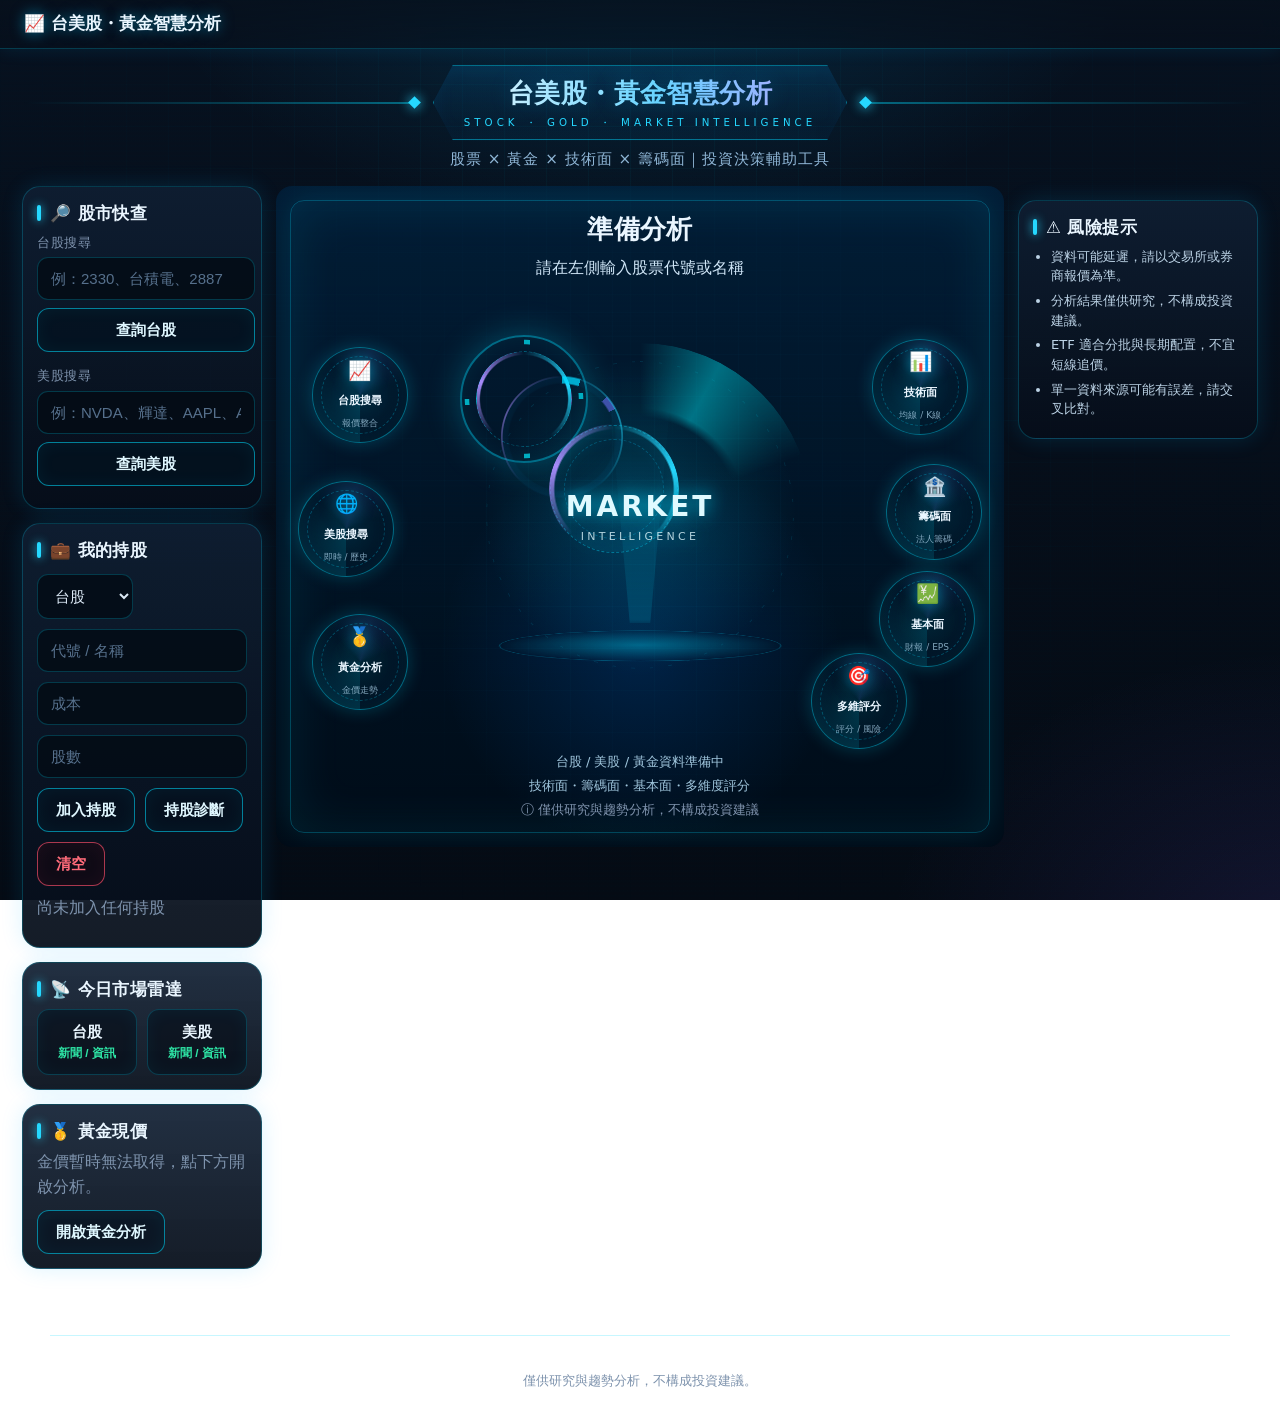
==== docs/index.html @ 33f2ec2c "Add files via upload" ====
<!doctype html>
<html lang="zh-Hant">
<head>
  <meta charset="UTF-8" />
  <meta name="viewport" content="width=device-width, initial-scale=1" />
  <title>台美股・黃金智慧分析</title>
  <meta name="description" content="台美股與黃金價格追蹤：股票 × 黃金 × 技術面 × 籌碼面，投資決策輔助工具。僅供研究，不構成投資建議。" />
  <link rel="stylesheet" href="./style.css?v=20260627-012" />
</head>
<body>
  <header class="appbar"><div class="appbar-inner"><span class="brand">📈 台美股・黃金智慧分析</span></div></header>

  <main class="shell">
    <div class="dashboard-shell">
      <!-- 科技標題框（橫跨三欄） -->
      <div class="top-title">
        <div class="titlebox">
          <span class="tb-line tb-line-l"></span>
          <div class="tb-mid"><h1>台美股・黃金智慧分析</h1><p class="tb-sub">STOCK ・ GOLD ・ MARKET INTELLIGENCE</p></div>
          <span class="tb-line tb-line-r"></span>
        </div>
        <p class="tagline">股票 × 黃金 × 技術面 × 籌碼面｜投資決策輔助工具</p>
      </div>

      <!-- 左欄：操作區 -->
      <aside class="side-panel left-panel">
        <section class="card" id="query">
          <h2>🔎 股市快查</h2>
          <div class="stock-search-grid">
            <div class="stock-search-line">
              <div class="field"><label>台股搜尋</label>
                <input id="tw-search" type="text" placeholder="例：2330、台積電、2887" maxlength="20" autocomplete="off" /></div>
              <button id="go-tw">查詢台股</button>
            </div>
            <div class="stock-search-line">
              <div class="field"><label>美股搜尋</label>
                <input id="us-search" type="text" placeholder="例：NVDA、輝達、AAPL、Apple" maxlength="20" autocomplete="off" /></div>
              <button id="go-us">查詢美股</button>
            </div>
          </div>
          <p class="mobile-query-hint">輸入台股 / 美股代號或名稱即可開始分析，僅供研究與趨勢分析。</p>
          <div id="status" class="status-line"></div>
        </section>

        <section class="card" id="myholdings">
          <h2>💼 我的持股</h2>
          <div class="row">
            <select id="h-market"><option value="TW">台股</option><option value="US">美股</option></select>
            <input id="h-symbol" type="text" placeholder="代號 / 名稱" maxlength="20" autocomplete="off" />
          </div>
          <div class="row">
            <input id="cost" type="number" step="any" min="0" placeholder="成本" />
            <input id="qty" type="number" step="any" min="0" placeholder="股數" />
          </div>
          <div class="row"><button id="save" class="ghost">加入持股</button><button id="analyzeAll" class="ghost">持股診斷</button><button id="clearAll" class="ghost danger">清空</button></div>
          <div id="holdings" class="chips"></div>
        </section>

        <section class="card radar-card">
          <h2>📡 今日市場雷達</h2>
          <div class="radar radar2">
            <button class="radar-cell" data-act="twnews"><b>台股</b><small>新聞 / 資訊</small></button>
            <button class="radar-cell" data-act="usnews"><b>美股</b><small>新聞 / 資訊</small></button>
          </div>
        </section>

        <section class="card goldmini">
          <h2>🥇 黃金現價</h2>
          <div id="goldMiniBody"><span class="muted">點下方開啟即時金價分析</span></div>
          <button class="ghost" data-act="gold">開啟黃金分析</button>
          <span class="gold-visual" aria-hidden="true"><i class="gbar"></i><i class="gbar"></i><i class="gbar"></i></span>
        </section>

        <!-- 新聞搜尋：桌機與「今日市場雷達」功能重疊已隱藏；手機保留為新聞 / 市場入口 -->
        <section class="card news-card">
          <h2>📰 新聞搜尋</h2>
          <div class="row"><button class="ghost" data-act="twnews">台股相關新聞</button><button class="ghost" data-act="usnews">美股相關新聞</button></div>
        </section>
      </aside>

      <!-- 中央：HUD 狀態面板 + 分析結果 -->
      <section class="center-panel">
        <section class="hud" id="hud">
          <!-- 查詢前：科技 orbit HUD 舞台（中央大圓主儀表 + 周圍小圓節點 + 狀態列；手機隱藏）-->
          <div class="hud-ready ready-stage">
            <div class="stage-frame hud-orbit-stage">
              <div class="stage-header">
                <h2 class="stage-title">準備分析</h2>
                <p class="stage-hint">請在左側輸入股票代號或名稱</p>
              </div>
              <div class="orbit-dashboard">
                <div class="orbit-core">
                  <div class="hud-ring hud-ring-outer"></div>
                  <div class="hud-ring hud-ring-mid"></div>
                  <div class="hud-ring hud-ring-inner"></div>
                  <div class="hud-ticks"></div>
                  <div class="hud-scan"></div>
                  <div class="hud-core-text"><strong>MARKET</strong><span>INTELLIGENCE</span></div>
                  <div class="core-platform"></div>
                  <div class="core-beam"></div>
                </div>
                <div class="orbit-node node-tw"><span class="n-ico">📈</span><b>台股搜尋</b><small>報價整合</small></div>
                <div class="orbit-node node-us"><span class="n-ico">🌐</span><b>美股搜尋</b><small>即時 / 歷史</small></div>
                <div class="orbit-node node-gold"><span class="n-ico">🥇</span><b>黃金分析</b><small>金價走勢</small></div>
                <div class="orbit-node node-tech"><span class="n-ico">📊</span><b>技術面</b><small>均線 / K線</small></div>
                <div class="orbit-node node-chip"><span class="n-ico">🏦</span><b>籌碼面</b><small>法人籌碼</small></div>
                <div class="orbit-node node-fund"><span class="n-ico">💹</span><b>基本面</b><small>財報 / EPS</small></div>
                <div class="orbit-node node-score"><span class="n-ico">🎯</span><b>多維評分</b><small>評分 / 風險</small></div>
              </div>
              <div class="stage-status-lines">
                <div>台股 / 美股 / 黃金資料準備中</div>
                <div>技術面・籌碼面・基本面・多維度評分</div>
                <div>ⓘ 僅供研究與趨勢分析，不構成投資建議</div>
              </div>
            </div>
          </div>
          <!-- 查詢中 / 完成 / 失敗：小面板（圓環 + 狀態文字）-->
          <div class="hud-status">
            <div class="hud-ring"><div class="hud-core"><b>MARKET</b><span>INTELLIGENCE</span></div><div class="hud-check">✓</div></div>
            <div class="hud-main">
              <div class="hud-view hud-loading">
                <h3 class="hud-title">正在分析 <span class="hud-sym"></span></h3>
                <ol class="hud-steps"><li>讀取價格資料</li><li>計算技術指標</li><li>整理選股邏輯</li><li>產生分析結果</li></ol>
                <p class="hud-sub">正在分析中，請稍候…</p>
              </div>
              <div class="hud-view hud-done">
                <h3 class="hud-title">分析完成</h3>
                <p class="hud-sub">以下為 <span class="hud-sym"></span> 的分析結果</p>
              </div>
              <div class="hud-view hud-error">
                <h3 class="hud-title">查詢失敗</h3>
                <p class="hud-sub">請確認代號或稍後再試。</p>
              </div>
            </div>
          </div>
        </section>
        <div id="centerResult"></div>
      </section>

      <!-- 右欄：資料明細面板（查詢後）+ 風險提示 -->
      <aside class="side-panel right-panel">
        <!-- 查詢後：基本面 / 技術面 / 籌碼面 / 資料來源（精簡）顯示在此 -->
        <div id="rightResult"></div>

        <section class="card riskcard">
          <h2>⚠ 風險提示</h2>
          <ul>
            <li>資料可能延遲，請以交易所或券商報價為準。</li>
            <li>分析結果僅供研究，不構成投資建議。</li>
            <li>ETF 適合分批與長期配置，不宜短線追價。</li>
            <li>單一資料來源可能有誤差，請交叉比對。</li>
          </ul>
        </section>
      </aside>

      <!-- 底部（保留容器，查詢後不再使用）-->
      <div class="bottom-panel"><div id="bottomResult"></div></div>
    </div>
  </main>

  <footer><p>僅供研究與趨勢分析，不構成投資建議。</p></footer>

  <!-- Modal：台股相關新聞搜尋 -->
  <div class="modal" id="modal-twnews" aria-hidden="true">
    <div class="modal-backdrop" data-close></div>
    <div class="modal-dialog" role="dialog" aria-modal="true" aria-label="台股相關新聞搜尋">
      <div class="modal-head"><h3>📰 台股相關新聞搜尋</h3><button class="modal-x" data-close aria-label="關閉">✕</button></div>
      <div class="modal-body">
        <p class="panel-sub">輸入台股代號，查詢個股新聞、財報、法人與市場消息（外部搜尋，新分頁開啟）。</p>
        <div class="row news-switch"><button class="ghost" data-act="usnews">🗞️ 改搜美股新聞 →</button></div>
        <div class="row"><input id="tw-news-sym" type="text" placeholder="台股代號（4~6 位數字，例 2330、2454、2317）" maxlength="6" autocomplete="off" /></div>
        <div class="row newsbtns">
          <button class="ghost" data-news="tw" data-kind="news">搜尋台股新聞</button>
          <button class="ghost" data-news="tw" data-kind="fin">搜尋財報 / 基本面</button>
          <button class="ghost" data-news="tw" data-kind="chip">搜尋法人 / 籌碼</button>
          <button class="ghost" data-news="tw" data-kind="yahoo">Yahoo 股市</button>
        </div>
        <div class="news-result" id="tw-news-result"><span class="muted">輸入台股代號並點選上方按鈕，這裡會列出可點擊的新聞 / 財報 / 籌碼搜尋連結（外部來源，新分頁開啟）。</span></div>
      </div>
    </div>
  </div>

  <!-- Modal：美股相關新聞搜尋 -->
  <div class="modal" id="modal-usnews" aria-hidden="true">
    <div class="modal-backdrop" data-close></div>
    <div class="modal-dialog" role="dialog" aria-modal="true" aria-label="美股相關新聞搜尋">
      <div class="modal-head"><h3>🗞️ 美股相關新聞搜尋</h3><button class="modal-x" data-close aria-label="關閉">✕</button></div>
      <div class="modal-body">
        <p class="panel-sub">輸入美股代號，查詢公司新聞、財報、財測與分析師消息（外部搜尋，新分頁開啟）。</p>
        <div class="row news-switch"><button class="ghost" data-act="twnews">📰 改搜台股新聞 →</button></div>
        <div class="row"><input id="us-news-sym" type="text" placeholder="美股代號（例 AAPL、NVDA、MSFT、BRK.B）" maxlength="10" autocomplete="off" /></div>
        <div class="row newsbtns">
          <button class="ghost" data-news="us" data-kind="news">搜尋美股新聞</button>
          <button class="ghost" data-news="us" data-kind="fin">搜尋財報 / Earnings</button>
          <button class="ghost" data-news="us" data-kind="analyst">搜尋分析師消息</button>
          <button class="ghost" data-news="us" data-kind="yahoo">Yahoo Finance</button>
        </div>
        <div class="news-result" id="us-news-result"><span class="muted">輸入美股代號並點選上方按鈕，這裡會列出可點擊的新聞 / 財報 / 分析師搜尋連結（外部來源，新分頁開啟）。</span></div>
      </div>
    </div>
  </div>

  <!-- Modal：黃金價格分析（大型） -->
  <div class="modal modal-lg" id="modal-gold" aria-hidden="true">
    <div class="modal-backdrop" data-close></div>
    <div class="modal-dialog" role="dialog" aria-modal="true" aria-label="黃金價格分析">
      <div class="modal-head"><h3>🥇 黃金價格分析</h3><button class="modal-x" data-close aria-label="關閉">✕</button></div>
      <div class="modal-body"><div id="goldBody"><button id="goldLoad" class="primary-lg">載入金價分析</button></div></div>
    </div>
  </div>

  <script src="./app.js?v=20260627-012"></script>
</body>
</html>
---- docs/style.css ----
:root {
  --bg0: #050b14; --bg1: #07111f; --bg2: #0b1628;
  --panel-a: rgba(15, 30, 50, .92); --panel-b: rgba(6, 14, 26, .94);
  --line: rgba(0, 220, 255, .22); --line2: rgba(0, 220, 255, .42);
  --fg: #dbe8f5; --muted: #7e93ad;
  --cyan: #25d8ff; --blue: #3b82f6; --teal: #2dd4bf; --purple: #a78bfa;
  --up: #2ee6a6; --dn: #ff4d62; --gold: #ffcf4d; --orange: #ff9f45;
  --glow: 0 0 22px rgba(0, 180, 255, .14); --radius: 14px; --max: 1180px;
}
* { box-sizing: border-box; }
body { margin: 0; color: var(--fg); font-family: -apple-system, "Segoe UI", "Noto Sans TC", system-ui, sans-serif; line-height: 1.55;
  background:
    radial-gradient(900px 520px at 50% -6%, rgba(0, 180, 255, .16), transparent 55%),
    radial-gradient(760px 520px at 102% 104%, rgba(124, 92, 255, .12), transparent 55%),
    linear-gradient(180deg, var(--bg1), var(--bg0));
  background-attachment: fixed; -webkit-text-size-adjust: 100%; }
body::before { content: ""; position: fixed; inset: 0; z-index: -2; pointer-events: none;
  background-image: linear-gradient(rgba(0, 220, 255, .045) 1px, transparent 1px), linear-gradient(90deg, rgba(0, 220, 255, .045) 1px, transparent 1px);
  background-size: 42px 42px; -webkit-mask-image: radial-gradient(circle at 50% 26%, #000, transparent 78%); mask-image: radial-gradient(circle at 50% 26%, #000, transparent 78%); }
body::after { content: ""; position: fixed; inset: 0; z-index: -1; pointer-events: none; opacity: .5;
  background: repeating-linear-gradient(180deg, rgba(0, 220, 255, .016) 0 2px, transparent 2px 5px); }

.shell { max-width: none; width: 100%; margin: 0; padding: 0 0 28px; }
h1, h2, h3, h4 { letter-spacing: .4px; }

/* 頂部 */
.appbar { position: sticky; top: 0; z-index: 20; border-bottom: 1px solid var(--line);
  background: linear-gradient(180deg, rgba(7, 16, 28, .82), rgba(7, 16, 28, .55)); backdrop-filter: blur(10px); box-shadow: 0 1px 18px rgba(0, 180, 255, .1); }
.appbar-inner { max-width: none; width: 100%; margin: 0; padding: 11px 24px; display: flex; align-items: center; gap: 12px; }
.brand { font-weight: 800; font-size: 1.04rem; color: #eaf6ff; text-shadow: 0 0 14px rgba(0, 200, 255, .5); }
.appbar-status { display: none; }

/* Hero */
.hero { position: relative; text-align: center; padding: 40px 14px 18px; overflow: hidden; }
.hero::before { content: ""; position: absolute; left: 50%; top: -120px; width: 520px; height: 520px; transform: translateX(-50%); pointer-events: none;
  background: radial-gradient(circle, rgba(0, 200, 255, .14), transparent 60%);
  border-radius: 50%; }
.hero::after { content: ""; position: absolute; left: 0; right: 0; bottom: 6px; height: 1px;
  background: linear-gradient(90deg, transparent, var(--line2), transparent); }
.hero h1 { position: relative; margin: 0; font-size: 2.45rem; font-weight: 800;
  background: linear-gradient(92deg, #eaf9ff, #6fd6ff 55%, #b9a6ff); -webkit-background-clip: text; background-clip: text; color: transparent;
  text-shadow: 0 0 30px rgba(0, 190, 255, .25); }
.tagline { position: relative; color: #8fb6d6; margin: 12px 0 26px; font-size: 1.02rem; letter-spacing: 1px; }

.status-cards { display: grid; grid-template-columns: repeat(3, 1fr); gap: 14px; max-width: 860px; margin: 0 auto; }
.status { position: relative; display: flex; align-items: center; gap: 13px; text-align: left;
  background: linear-gradient(180deg, var(--panel-a), var(--panel-b)); border: 1px solid var(--line); border-radius: var(--radius); padding: 15px 16px;
  box-shadow: var(--glow); cursor: pointer; transition: transform .14s ease, border-color .14s ease, box-shadow .14s ease; }
.status::before { content: ""; position: absolute; left: 12px; right: 12px; top: 0; height: 2px; border-radius: 2px; background: linear-gradient(90deg, transparent, var(--cyan), transparent); opacity: .6; }
.status:hover { transform: translateY(-3px); border-color: var(--line2); box-shadow: 0 0 28px rgba(0, 200, 255, .28); }
.status:focus-visible { outline: 2px solid var(--cyan); outline-offset: 2px; }
.status .ico { font-size: 1.6rem; filter: drop-shadow(0 0 8px rgba(0, 200, 255, .5)); }
.st-txt b { display: block; color: #eaf6ff; } .st-txt small { color: var(--muted); }

/* 功能入口大卡 */
.features { display: grid; grid-template-columns: repeat(2, 1fr); gap: 16px; margin: 30px 0 6px; }
.feature { position: relative; display: flex; flex-direction: column; align-items: center; text-align: center; gap: 6px; cursor: pointer; min-height: 142px; justify-content: center;
  background: linear-gradient(180deg, var(--panel-a), var(--panel-b)); border: 1px solid var(--line); border-radius: 18px; padding: 20px; color: var(--fg);
  box-shadow: var(--glow); transition: transform .15s ease, border-color .15s ease, box-shadow .15s ease; }
.feature::after { content: ""; position: absolute; inset: 0; border-radius: 18px; pointer-events: none; box-shadow: inset 0 0 0 1px rgba(0, 220, 255, .06); }
.feature:hover { transform: translateY(-4px); border-color: var(--line2); box-shadow: 0 14px 40px rgba(0, 190, 255, .26); }
.feature .ico { font-size: 2rem; filter: drop-shadow(0 0 10px rgba(0, 200, 255, .55)); }
.feature b { font-size: 1.12rem; color: #eaf6ff; } .feature small { color: var(--muted); }

/* 主功能卡 */
.panel { display: grid; grid-template-columns: 1fr; gap: 16px; margin: 30px 0 0;
  background: linear-gradient(180deg, var(--panel-a), var(--panel-b)); border: 1px solid var(--line); border-radius: 18px; padding: 22px; box-shadow: var(--glow); }
.panel h2, .card h2 { margin: 0 0 6px; font-size: 1.18rem; color: #eaf6ff; }
.panel h2::before, .card h2::before { content: ""; display: inline-block; width: 4px; height: 16px; margin-right: 9px; vertical-align: -2px; border-radius: 2px; background: var(--cyan); box-shadow: 0 0 10px var(--cyan); }
.panel-sub { color: var(--muted); margin: 0 0 16px; font-size: .92rem; }
.field { margin-bottom: 12px; }
.field label { display: block; font-size: .8rem; color: var(--muted); margin-bottom: 5px; letter-spacing: .5px; }

.card { background: linear-gradient(180deg, var(--panel-a), var(--panel-b)); border: 1px solid var(--line); border-radius: 18px; padding: 18px; margin: 16px 0; box-shadow: var(--glow); }

/* 表單 */
.row { display: flex; gap: 10px; flex-wrap: wrap; margin: 10px 0; }
input, select { font-size: 15px; padding: 12px 13px; border-radius: 11px; border: 1px solid var(--line); background: rgba(4, 12, 22, .85); color: var(--fg); }
input { flex: 1; min-width: 130px; } select { min-width: 96px; }
input::placeholder { color: #56708c; }
input:focus, select:focus { outline: none; border-color: var(--cyan); box-shadow: 0 0 0 1px var(--cyan), 0 0 16px rgba(0, 200, 255, .25); }
/* 統一按鈕：深色背景 + cyan 描邊（無大面積亮藍實心） */
button { cursor: pointer; font-size: 15px; min-height: 44px; padding: 0 18px; border-radius: 12px; border: 1px solid rgba(0, 220, 255, .55); font-weight: 700;
  display: inline-flex; align-items: center; justify-content: center; gap: 6px;
  background: rgba(4, 18, 32, .72); color: #dff7ff; box-shadow: inset 0 0 18px rgba(0, 220, 255, .06);
  transition: box-shadow .14s, border-color .14s, background .14s, transform .1s; }
button:hover { background: rgba(0, 220, 255, .10); border-color: rgba(0, 235, 255, .85); box-shadow: 0 0 16px rgba(0, 220, 255, .22); }
button:active { transform: scale(.98); filter: brightness(1.1); }
/* 主要 CTA：同描邊風格，僅以略深 cyan 底微微強調，不是亮藍實心 */
button.primary-lg { font-size: 1rem; color: #eaffff; border-color: rgba(0, 235, 255, .8); background: rgba(0, 220, 255, .12); box-shadow: inset 0 0 20px rgba(0, 220, 255, .12); }
button.primary-lg:hover { background: rgba(0, 220, 255, .2); box-shadow: 0 0 18px rgba(0, 220, 255, .32); }
button.ghost { background: rgba(4, 18, 32, .55); }
/* 危險操作（清空）：紅色描邊、非實心紅、同高度 */
button.danger { color: #ff6b7a; border-color: rgba(255, 80, 110, .65); background: rgba(28, 8, 16, .45); box-shadow: inset 0 0 18px rgba(255, 80, 110, .05); }
button.danger:hover { background: rgba(255, 80, 110, .12); border-color: rgba(255, 100, 120, .9); box-shadow: 0 0 14px rgba(255, 80, 110, .2); }
.status-line { margin-top: 8px; color: var(--muted); font-size: .88rem; }
.chips { display: flex; gap: 8px; flex-wrap: wrap; margin: 4px 0 12px; }
.chip { background: rgba(4, 12, 22, .8); border: 1px solid var(--line); border-radius: 999px; padding: 6px 12px; font-size: .9rem; }
.chip a { color: var(--cyan); text-decoration: none; } .chip b { color: var(--dn); cursor: pointer; margin-left: 5px; }
.muted { color: var(--muted); }

/* 結果監控台 */
.result { background: linear-gradient(180deg, var(--panel-a), var(--panel-b)); border: 1px solid var(--line); border-radius: 18px; padding: 22px; margin: 18px 0; box-shadow: var(--glow); }
.result .rhead { display: flex; justify-content: space-between; align-items: baseline; flex-wrap: wrap; gap: 8px; }
.result h3 { margin: 0; font-size: 1.3rem; color: #eaf6ff; } .result h3 .code { color: var(--cyan); font-size: .9rem; }
.ticker { display: flex; align-items: baseline; gap: 12px; margin: 10px 0 8px; padding: 12px 16px;
  background: rgba(3, 10, 20, .6); border: 1px solid var(--line); border-radius: 12px; box-shadow: inset 0 0 24px rgba(0, 160, 255, .06); }
.px { font-size: 2.1rem; font-weight: 800; letter-spacing: 1px; font-variant-numeric: tabular-nums; border-radius: 8px; padding: 0 4px; transition: background-color .3s; }
.px.px-up, .chg.px-up { color: var(--up); text-shadow: 0 0 14px rgba(46, 230, 166, .5); }
.px.px-down, .chg.px-down { color: var(--dn); text-shadow: 0 0 14px rgba(255, 77, 98, .5); }
.chg { font-size: 1rem; font-weight: 700; } .ticker .unit { color: var(--muted); font-size: .9rem; margin-left: -6px; }
.px.flash-up { animation: flashUp .8s ease; } .px.flash-down { animation: flashDown .8s ease; }
@keyframes flashUp { 0% { background: rgba(46, 230, 166, .35); } 100% { background: transparent; } }
@keyframes flashDown { 0% { background: rgba(255, 77, 98, .35); } 100% { background: transparent; } }

.updbar { display: flex; flex-wrap: wrap; gap: 8px 14px; align-items: center; justify-content: space-between;
  background: rgba(3, 10, 20, .6); border: 1px solid var(--line); border-radius: 12px; padding: 9px 13px; margin: 6px 0 8px; }
.updctrls { display: flex; gap: 10px; align-items: center; flex-wrap: wrap; }
.upd-btn { padding: 8px 13px; font-size: .85rem; }
.autolbl { font-size: .82rem; color: var(--muted); display: flex; align-items: center; gap: 6px; }
.upd-auto { padding: 7px 9px; font-size: .82rem; min-width: 92px; }
.updmeta { font-size: .8rem; color: var(--muted); }
.upd-status { color: var(--cyan); } .upd-status.upd-err { color: var(--orange); }
.px-note { color: var(--muted); font-size: .8rem; margin: 0 0 6px; }
.warn { color: var(--orange); font-weight: 600; margin: 4px 0; }

.sumbadges { display: flex; gap: 14px; flex-wrap: wrap; align-items: center; margin: 12px 0 6px; font-size: .92rem; color: var(--muted); }
.sumbadges b { color: #eaf6ff; }
.badge { padding: 6px 16px; border-radius: 999px; font-weight: 800; font-size: .95rem; }
.badge.good { background: linear-gradient(180deg, #4fe3ff, #1aa8e6); color: #021018; box-shadow: 0 0 16px rgba(0, 200, 255, .4); }
.badge.bad { background: linear-gradient(180deg, #ffae6b, var(--orange)); color: #1a0f06; box-shadow: 0 0 16px rgba(255, 140, 60, .35); }
.badge.neutral { background: #1d2a3d; color: var(--fg); border: 1px solid var(--line); }
.holding { background: rgba(3, 10, 20, .6); border: 1px solid var(--line); border-left: 3px solid var(--gold); border-radius: 12px; padding: 10px 14px; margin: 14px 0; font-size: .92rem; }
.pnl-up { color: var(--up); font-weight: 700; } .pnl-down { color: var(--dn); font-weight: 700; }

.block { background: rgba(4, 12, 22, .55); border: 1px solid var(--line); border-radius: 14px; padding: 14px 16px; margin: 14px 0; }
.block h4 { margin: 0 0 8px; font-size: 1.02rem; color: #d6eaff; } .block h4 small { color: var(--muted); font-weight: 400; font-size: .8rem; }
.block ul { margin: 0; padding-left: 18px; } .block li { margin: 4px 0; }
.block .exp { margin: 9px 0 0; color: #aecae0; font-size: .9rem; }
.decision { border-left: 3px solid var(--cyan); background: linear-gradient(180deg, rgba(13, 36, 60, .9), rgba(6, 16, 28, .7)); box-shadow: -6px 0 22px rgba(0, 190, 255, .12); }
.decision h4 { font-size: 1.14rem; color: #eaf6ff; } .decision .op { margin: 8px 0 0; font-size: 1rem; }
.sl-note { margin: 6px 0 0; color: #aecae0; font-size: .92rem; }
.limit { border-left: 3px solid var(--orange); background: linear-gradient(180deg, rgba(46, 26, 12, .9), rgba(12, 16, 26, .7)); box-shadow: -6px 0 22px rgba(255, 140, 60, .14); }
.limit h4 { color: var(--orange); margin: 0 0 6px; } .limit p { margin: 0; }
.buy { border-left: 3px solid var(--up); } .nobuy { border-left: 3px solid var(--dn); }
.conclusion { border-left: 3px solid var(--gold); } .conclusion p { margin: 0; font-size: 1rem; }
.source { border-left: 3px solid var(--purple); }
.source .warn { color: var(--orange); margin: 8px 0 0; font-weight: 600; }
/* 交叉驗證提示框（資料來源內） */
.xval { margin: 12px 0 0; padding: 10px 12px; border: 1px solid var(--line); border-left: 3px solid var(--purple); border-radius: 10px; background: rgba(120, 90, 200, .08); }
.xval > b { display: block; margin-bottom: 4px; color: #d8c9ff; }
.xval ul { margin: 0; padding-left: 18px; } .xval li { margin: 4px 0; font-size: .88rem; color: #c9d6e6; line-height: 1.6; }

.aspects { display: grid; grid-template-columns: repeat(3, 1fr); gap: 14px; }
.aspects.two { grid-template-columns: repeat(2, 1fr); }
.aspects .block { margin: 14px 0 0; }
.aspects:not(.two) .block:nth-child(1) { border-top: 2px solid rgba(37, 216, 255, .5); }
.aspects:not(.two) .block:nth-child(2) { border-top: 2px solid rgba(167, 139, 250, .5); }
.aspects:not(.two) .block:nth-child(3) { border-top: 2px solid rgba(45, 212, 191, .5); }

/* 選股邏輯 */
.selection { border-left: 3px solid var(--purple); }
.selection h4 { font-size: 1.1rem; }
.cat-badge { display: inline-block; padding: 3px 12px; border-radius: 999px; font-weight: 800; font-size: .85rem; background: linear-gradient(180deg, #b39bff, #8b6bff); color: #0c0716; box-shadow: 0 0 14px rgba(167, 139, 250, .4); }
.cat-badge.cat-na { background: #1d2a3d; color: var(--fg); box-shadow: none; }
.sl-note { margin: 6px 0 0; }
.sl-sub { margin: 8px 0; color: #9fc0db; font-size: .9rem; font-variant-numeric: tabular-nums; }
.sl-grid { display: grid; grid-template-columns: repeat(2, 1fr); gap: 12px; margin-top: 4px; }
.sl-grid > div, .sl-miss, .sl-info { background: rgba(3, 10, 20, .55); border: 1px solid var(--line); border-radius: 12px; padding: 9px 12px; margin-top: 10px; }
.sl-grid b, .sl-miss b, .sl-info b { display: block; margin-bottom: 4px; font-size: .92rem; color: #d6eaff; }
.sl-pass { border-left: 3px solid var(--up); } .sl-risk { border-left: 3px solid var(--dn); }
.sl-miss { border-left: 3px solid var(--gold); } .sl-info { border-left: 3px solid var(--cyan); }
.selection ul { margin: 0; padding-left: 18px; } .selection li { margin: 4px 0; font-size: .9rem; }

/* K 線 */
.kline-wrap { border: 1px solid var(--line); box-shadow: inset 0 0 30px rgba(0, 160, 255, .05), var(--glow); }
.kline-wrap .kl-tools { display: flex; gap: 7px; flex-wrap: wrap; align-items: center; margin-bottom: 10px; }
.kl-tools button { min-height: 34px; padding: 6px 12px; font-size: .82rem; font-weight: 600; }
.kl-range { color: var(--cyan); font-size: .82rem; margin-left: auto; }
canvas.kline { width: 100%; height: 340px; display: block; background: radial-gradient(120% 80% at 50% 0%, rgba(0, 90, 140, .12), transparent 60%), #040a13; border: 1px solid var(--line); border-radius: 12px; touch-action: none; }
.legend { display: flex; gap: 12px; flex-wrap: wrap; margin-top: 8px; font-size: .8rem; color: var(--muted); }
.lg::before { content: "■ "; } .lg.up::before { color: var(--up); } .lg.dn::before { color: var(--dn); }
.lg.up { color: var(--up); } .lg.dn { color: var(--dn); }
.lg.ma5, .lg.ma5::before { color: var(--cyan); } .lg.ma20, .lg.ma20::before { color: var(--gold); }
.lg.sup, .lg.sup::before { color: var(--up); } .lg.res, .lg.res::before { color: var(--orange); }
.lg.gp, .lg.gp::before { color: var(--gold); } .lg.m20, .lg.m20::before { color: var(--cyan); } .lg.m60, .lg.m60::before { color: var(--purple); }

.zones { margin: 0; font-family: inherit; white-space: pre-wrap; font-size: .92rem; line-height: 1.75; }
.disc { color: var(--muted); font-size: .82rem; margin-top: 12px; }
.err { background: rgba(42, 20, 22, .7); border: 1px solid var(--dn); color: #ffb3bd; border-radius: 12px; padding: 10px 14px; margin: 8px 0; }
footer { max-width: var(--max); margin: 0 auto; padding: 22px; color: var(--muted); font-size: .82rem; text-align: center; border-top: 1px solid var(--line); }

/* 新聞外部搜尋 */
.newsbtns { gap: 8px; }
.newsbtns button { font-size: .88rem; padding: 9px 13px; }
.news-links { display: flex; flex-wrap: wrap; gap: 8px 12px; margin: 6px 0 0; }
.news-links a { color: var(--cyan); text-decoration: none; font-size: .9rem; border: 1px solid var(--line); border-radius: 999px; padding: 5px 12px; transition: box-shadow .14s, border-color .14s; }
.news-links a:hover { border-color: var(--cyan); box-shadow: 0 0 14px rgba(0, 200, 255, .35); }
/* 新聞 modal：可點擊搜尋連結結果區 + 空狀態 */
.news-result { margin-top: 12px; padding: 12px 14px; border: 1px solid var(--line); border-radius: 12px; background: rgba(3, 10, 20, .55); font-size: .9rem; }
.news-result .nr-head { margin: 0 0 8px; color: #cfe6f7; font-weight: 700; }
.news-result .news-links { margin: 0; }
.news-result .nr-note { margin: 10px 0 0; font-size: .78rem; line-height: 1.5; }

/* Toast */
#toast { position: fixed; left: 50%; bottom: 26px; transform: translateX(-50%) translateY(12px);
  background: rgba(10, 24, 40, .95); color: var(--fg); border: 1px solid var(--line2); border-radius: 12px; padding: 11px 16px;
  font-size: .9rem; max-width: 90vw; box-shadow: 0 0 30px rgba(0, 180, 255, .25); opacity: 0; pointer-events: none; transition: opacity .2s, transform .2s; z-index: 50; }
#toast.show { opacity: 1; transform: translateX(-50%) translateY(0); }

/* Modal */
body.modal-open { overflow: hidden; }
.modal { position: fixed; inset: 0; z-index: 100; display: none; align-items: center; justify-content: center; padding: 18px; }
.modal.open { display: flex; }
.modal-backdrop { position: absolute; inset: 0; background: rgba(2, 8, 16, .72); backdrop-filter: blur(3px); }
.modal-dialog { position: relative; z-index: 1; width: 100%; max-width: 560px; max-height: 88vh; display: flex; flex-direction: column; overflow: hidden;
  background: linear-gradient(180deg, rgba(11, 24, 42, .98), rgba(5, 12, 22, .98)); border: 1px solid var(--line2); border-radius: 18px; box-shadow: 0 0 50px rgba(0, 180, 255, .22); }
.modal.modal-lg .modal-dialog { max-width: 1000px; }
.modal-head { display: flex; align-items: center; justify-content: space-between; gap: 10px; padding: 15px 20px; border-bottom: 1px solid var(--line);
  background: linear-gradient(180deg, rgba(0, 160, 255, .08), transparent); }
.modal-head h3 { margin: 0; font-size: 1.16rem; color: #eaf6ff; }
.modal-x { background: transparent; border: 1px solid var(--line); color: var(--fg); border-radius: 9px; min-height: 36px; padding: 4px 12px; font-size: 1rem; font-weight: 700; cursor: pointer; }
.modal-x:hover { border-color: var(--cyan); box-shadow: 0 0 14px rgba(0, 200, 255, .35); }
.modal-body { padding: 18px 20px; overflow-y: auto; }
.modal-body .block:first-child, .modal-body .gold-result > :first-child { margin-top: 0; }

/* RWD */
@media (max-width: 900px) {
  .features { grid-template-columns: 1fr; }
  .aspects, .aspects.two { grid-template-columns: 1fr; }
  .sl-grid { grid-template-columns: 1fr; }
}
@media (max-width: 560px) {
  .dashboard-shell { padding: 12px 12px 24px; }
  .hero { padding: 26px 10px 14px; } .hero h1 { font-size: 1.72rem; } .tagline { font-size: .92rem; margin-bottom: 18px; }
  .status-cards { grid-template-columns: 1fr; }
  .appbar-inner { padding: 9px 14px; } .brand { font-size: .96rem; }
  .px { font-size: 1.6rem; } .updbar { flex-direction: column; align-items: stretch; }
  .result, .card, .panel { padding: 15px; border-radius: 14px; }
  canvas.kline { height: 280px; }
  .modal { padding: 0; } .modal-dialog { max-width: 100%; max-height: 100vh; height: 100vh; border-radius: 0; }
  button { padding: 12px 16px; }
}

/* ===================== 科技數據大屏版型 ===================== */
html, body { max-width: 100%; overflow-x: hidden; }
/* 前端防複製（僅一般阻擋，不影響輸入框） */
body { -webkit-user-select: none; -ms-user-select: none; user-select: none; }
input, textarea, select, [contenteditable] { -webkit-user-select: text; -ms-user-select: text; user-select: text; }

/* ===== 桌機看盤大屏：滿版三欄 grid（title / 左 中 右 / bottom） ===== */
.dashboard-shell { width: 100%; display: grid; gap: 16px; padding: 16px 22px 24px; align-items: start;
  grid-template-columns: 240px minmax(0, 1fr) 240px;   /* 安全預設；各桌機斷點再覆蓋，避免右欄壓進中間 */
  grid-template-areas: "title title title" "left center right" "bottom bottom bottom"; }
.top-title { grid-area: title; text-align: center; }
.left-panel { grid-area: left; min-width: 0; } .center-panel { grid-area: center; min-width: 0; } .right-panel { grid-area: right; min-width: 0; } .bottom-panel { grid-area: bottom; }
.side-panel { display: flex; flex-direction: column; gap: 14px; min-width: 0; }
.side-panel .card { margin: 0; padding: 14px; } .side-panel .card h2 { font-size: 1.04rem; }
.center-panel { min-width: 0; display: flex; flex-direction: column; gap: 14px; }
.center-panel canvas.kline { height: 460px; }
.center-panel .kline-wrap, .center-panel canvas.kline { width: 100%; max-width: none; }
/* 結果包裝層透明，讓內部 block / hero 成為一張張卡片（看盤大屏感）*/
.center-panel .result, .side-result, .bottom-result { background: transparent; border: none; box-shadow: none; padding: 0; margin: 0; }
.center-panel .result > .block, .center-panel .result > .quote-hero { margin: 0; }
.center-panel .result { display: flex; flex-direction: column; gap: 14px; }
.side-result .block { margin: 0 0 14px; }
.bottom-cards { display: grid; grid-template-columns: repeat(auto-fit, minmax(260px, 1fr)); gap: 14px; }
.bottom-cards .block { margin: 0; } .bottom-result .disc { margin-top: 12px; text-align: center; }
/* 支持 / 風險 / 價格區間：接在選股邏輯後方的 3 欄小卡（中央主分析區內） */
.center-foot .bottom-cards { grid-template-columns: repeat(3, minmax(0, 1fr)); }
.center-foot .block { background: rgba(4, 12, 22, .55); }
.result > .disc { margin-top: 4px; text-align: center; color: var(--muted); }

/* 科技標題框 */
.titlebox { display: flex; align-items: center; gap: 14px; }
.tb-line { flex: 1 1 auto; height: 2px; position: relative; background: linear-gradient(90deg, transparent, var(--line2)); }
.tb-line-r { background: linear-gradient(90deg, var(--line2), transparent); }
.tb-line::after { content: ""; position: absolute; top: -4px; width: 9px; height: 9px; transform: rotate(45deg); background: var(--cyan); box-shadow: 0 0 12px var(--cyan); }
.tb-line-l::after { right: 0; } .tb-line-r::after { left: 0; }
.tb-mid { flex: 0 0 auto; text-align: center; padding: 8px 30px; position: relative;
  background: linear-gradient(180deg, rgba(0, 160, 255, .12), rgba(0, 70, 140, .04)); border: 1px solid var(--line2);
  box-shadow: 0 0 26px rgba(0, 180, 255, .18), inset 0 0 22px rgba(0, 160, 255, .08);
  clip-path: polygon(20px 0, calc(100% - 20px) 0, 100% 50%, calc(100% - 20px) 100%, 20px 100%, 0 50%); }
.tb-mid h1 { margin: 0; font-size: 1.6rem; font-weight: 800; background: linear-gradient(92deg, #eaf9ff, #6fd6ff 55%, #b9a6ff); -webkit-background-clip: text; background-clip: text; color: transparent; text-shadow: 0 0 24px rgba(0, 190, 255, .22); }
.tb-sub { margin: 2px 0 0; font-size: .64rem; letter-spacing: 4px; color: var(--cyan); }
.tagline { text-align: center; color: #8fb6d6; margin: 8px 0 0; font-size: .95rem; letter-spacing: 1px; }

/* 左 / 右欄卡片內小元件 */
.statmini .stat-row { display: flex; justify-content: space-between; gap: 10px; padding: 6px 0; border-bottom: 1px solid rgba(0, 220, 255, .08); font-size: .85rem; }
.statmini .stat-row:last-child { border-bottom: none; } .statmini .stat-row span { color: var(--muted); } .statmini .stat-row b { color: #cfe6f7; }
.goldmini .gm-price { font-size: 1.6rem; font-weight: 800; color: var(--gold); text-shadow: 0 0 14px rgba(255, 200, 80, .4); font-variant-numeric: tabular-nums; }
.goldmini .gm-sub { color: var(--muted); font-size: .8rem; } .goldmini #goldMiniBody { margin-bottom: 10px; }
.radar { display: grid; grid-template-columns: repeat(3, 1fr); gap: 10px; }
.radar2 { grid-template-columns: repeat(2, 1fr); }
.radar-cell { display: block; text-align: center; cursor: pointer; padding: 12px 4px; border-radius: 12px; color: var(--fg); background: rgba(3, 10, 20, .55); border: 1px solid var(--line); transition: border-color .14s, box-shadow .14s, transform .12s; }
.radar-cell:hover { border-color: var(--cyan); box-shadow: 0 0 16px rgba(0, 200, 255, .3); transform: translateY(-2px); }
.radar-cell b { display: block; font-size: .95rem; color: #eaf6ff; } .radar-cell small { color: var(--up); font-size: .74rem; }
.riskcard ul { margin: 0; padding-left: 18px; } .riskcard li { margin: 5px 0; font-size: .82rem; color: #bcd3e6; line-height: 1.5; }

/* 股票快查：台股 / 美股 兩列（窄左欄：input 上、查詢按鈕下） */
.stock-search-grid { display: grid; gap: 14px; }
.stock-search-line { display: grid; gap: 8px; }
.stock-search-line .field { margin: 0; }
.stock-search-line button { width: 100%; }
.news-switch { margin-bottom: 4px; } .news-switch button { width: auto; padding: 8px 14px; font-size: .9rem; }

/* ===== HUD 查詢狀態面板：查詢前大面板 / 查詢中·完成·失敗小面板 ===== */
.hud { display: block; padding: 24px; border: 1px solid var(--line); border-radius: 18px;
  background: radial-gradient(120% 90% at 50% 16%, rgba(0, 90, 150, .16), transparent 60%), linear-gradient(180deg, var(--panel-a), var(--panel-b)); box-shadow: var(--glow); }
.hud.is-hidden { display: none; }
/* 圓環（共用樣式）*/
.hud-ring { width: 128px; height: 128px; flex: 0 0 auto; border-radius: 50%; position: relative; display: flex; align-items: center; justify-content: center; box-shadow: inset 0 0 28px rgba(0, 180, 255, .14), 0 0 28px rgba(0, 180, 255, .12); }
.hud-ring::before { content: ""; position: absolute; inset: -2px; border-radius: 50%;
  background: conic-gradient(from 0deg, transparent, var(--cyan), transparent 40%, transparent 62%, var(--purple), transparent);
  -webkit-mask: radial-gradient(circle, transparent 64%, #000 66%); mask: radial-gradient(circle, transparent 64%, #000 66%); }
.hud-ring::after { content: ""; position: absolute; inset: 13px; border-radius: 50%; border: 1px dashed rgba(0, 200, 255, .25); }
@keyframes spin { to { transform: rotate(360deg); } }
.hud-core { position: relative; z-index: 1; text-align: center; line-height: 1.2; }
.hud-core b { display: block; font-size: .95rem; letter-spacing: 2px; color: var(--cyan); text-shadow: 0 0 12px var(--cyan); }
.hud-core span { font-size: .6rem; letter-spacing: 3px; color: var(--muted); }
.hud-check { display: none; position: relative; z-index: 1; font-size: 2.4rem; color: var(--up); text-shadow: 0 0 16px rgba(46, 230, 166, .6); }
.hud-title { margin: 0 0 6px; font-size: 1.3rem; color: #eaf6ff; }
.hud-hint { margin: 0; color: #cfe6f7; } .hud-sub { margin: 6px 0 0; color: #cfe0ee; } .hud-sym { color: var(--cyan); }
.hud-steps { margin: 6px 0 0; padding-left: 20px; color: #cfe0ee; font-size: .92rem; line-height: 1.85; }
.hud-src { margin: 14px 0 0; color: var(--muted); font-size: .76rem; text-align: center; }

/* ===== 查詢前大屏主舞台（ready stage）：科技 HUD 儀表（中央主圓 + 周圍小圓節點 + 狀態列）===== */
.ready-stage { width: 100%; }
/* HUD 舞台框：flex 置中整組（標題 + orbit + 狀態列），避免狀態列被推到最底、留下大片空白 */
.stage-frame { position: relative; display: flex; flex-direction: column; align-items: center; justify-content: center;
  gap: clamp(8px, 2.2vh, 22px); border-radius: 16px; padding: 24px 28px; overflow: hidden;
  background:
    radial-gradient(circle at 50% 50%, rgba(0, 220, 255, .18), transparent 32%),
    radial-gradient(circle at 50% 70%, rgba(0, 120, 255, .18), transparent 34%),
    linear-gradient(180deg, rgba(0, 35, 65, .70), rgba(0, 12, 24, .92)); }
.stage-frame::before { content: ""; position: absolute; inset: 14px; border: 1px solid rgba(0, 220, 255, .28); border-radius: 14px;
  box-shadow: inset 0 0 52px rgba(0, 220, 255, .10), 0 0 28px rgba(0, 220, 255, .12); pointer-events: none; z-index: 0; }
.stage-frame::after { content: ""; position: absolute; inset: 0; pointer-events: none; z-index: 0;
  background:
    linear-gradient(rgba(0, 220, 255, .035) 1px, transparent 1px),
    linear-gradient(90deg, rgba(0, 220, 255, .035) 1px, transparent 1px);
  background-size: 42px 42px;
  -webkit-mask-image: radial-gradient(circle at center, #000 0%, transparent 80%);
  mask-image: radial-gradient(circle at center, #000 0%, transparent 80%); }
.stage-header, .orbit-dashboard, .stage-status-lines { position: relative; z-index: 1; }
.stage-header { text-align: center; }
.stage-title { margin: 0; font-size: 1.7rem; color: #eaf6ff; }
.stage-hint { margin: 6px 0 0; color: #cfe6f7; }

/* orbit 容器：相對定位，中央主圓置中，小圓節點絕對定位環繞 */
.orbit-dashboard { position: relative; display: grid; place-items: center; width: 100%; margin: 0 auto;
  max-width: 980px; min-height: clamp(360px, 30vw, 480px); }

/* ===== 中央主圓：JARVIS / HUD 多層圓環儀表（透明、非發光球；純 CSS 動畫）===== */
.orbit-core { position: relative; display: grid; place-items: center; z-index: 3;
  width: clamp(340px, 26vw, 460px); height: clamp(340px, 26vw, 460px); }
.orbit-core .hud-ring { position: absolute; border-radius: 50%; pointer-events: none; }
/* 外圈：實線 + 內側虛線，慢速順時針旋轉 */
.hud-ring-outer { inset: 0; border: 2px solid rgba(0, 220, 255, .42);
  box-shadow: 0 0 34px rgba(0, 220, 255, .26), inset 0 0 24px rgba(0, 220, 255, .08); animation: slowSpin 22s linear infinite; }
.hud-ring-outer::before { content: ""; position: absolute; inset: 14px; border-radius: 50%; border: 1px dashed rgba(0, 220, 255, .35); }
/* 外圈斷點線（四個亮段）以 conic 疊加 */
.hud-ring-outer::after { content: ""; position: absolute; inset: -2px; border-radius: 50%;
  background: conic-gradient(from 0deg, rgba(0,235,255,.7) 0 6deg, transparent 6deg 84deg, rgba(0,235,255,.7) 84deg 90deg, transparent 90deg 174deg, rgba(0,235,255,.7) 174deg 180deg, transparent 180deg 264deg, rgba(0,235,255,.7) 264deg 270deg, transparent 270deg 360deg);
  -webkit-mask: radial-gradient(circle, transparent 60%, #000 61%, #000 65%, transparent 66%);
  mask: radial-gradient(circle, transparent 60%, #000 61%, #000 65%, transparent 66%); }
/* 中圈：conic 區段（多色刻度感），反向旋轉，遮罩成細環 */
.hud-ring-mid { inset: 38px; border: 1px solid rgba(0, 220, 255, .26);
  background: conic-gradient(from 0deg, rgba(0,220,255,.75) 0deg 18deg, transparent 18deg 48deg, rgba(120,110,255,.55) 48deg 62deg, transparent 62deg 360deg);
  -webkit-mask: radial-gradient(circle, transparent 58%, #000 60%, #000 66%, transparent 68%);
  mask: radial-gradient(circle, transparent 58%, #000 60%, #000 66%, transparent 68%);
  animation: reverseSpin 18s linear infinite; }
/* 內圈：dashed ring + 內陰影，正向慢轉 */
.hud-ring-inner { inset: clamp(70px, 7vw, 92px); border: 1px dashed rgba(0, 220, 255, .4);
  box-shadow: inset 0 0 26px rgba(0, 220, 255, .12); animation: slowSpin 28s linear infinite; }
/* 小刻度 blocks（細環上的等分短線）*/
.hud-ticks { position: absolute; inset: 26px; border-radius: 50%; pointer-events: none;
  background: repeating-conic-gradient(rgba(0, 220, 255, .5) 0 1.3deg, transparent 1.3deg 7deg);
  -webkit-mask: radial-gradient(circle, transparent 70%, #000 72%, #000 77%, transparent 79%);
  mask: radial-gradient(circle, transparent 70%, #000 72%, #000 77%, transparent 79%);
  animation: slowSpin 40s linear infinite; }
/* 掃描光：conic 高亮旋轉掃描，遮罩成中段環 */
.hud-scan { position: absolute; inset: 8px; border-radius: 50%; pointer-events: none; opacity: .8; z-index: 1;
  background: conic-gradient(from 0deg, transparent 0deg, rgba(0, 240, 255, .5) 28deg, transparent 70deg, transparent 360deg);
  -webkit-mask: radial-gradient(circle, transparent 40%, #000 44%, #000 72%, transparent 75%);
  mask: radial-gradient(circle, transparent 40%, #000 44%, #000 72%, transparent 75%);
  animation: slowSpin 7s linear infinite; }
/* 中央文字（深色透明背景、不填滿漸層球）*/
.hud-core-text { position: relative; z-index: 4; text-align: center; letter-spacing: .18em; color: #dffaff;
  text-shadow: 0 0 18px rgba(0, 220, 255, .85); animation: corePulse 3.8s ease-in-out infinite; }
.hud-core-text strong { display: block; font-size: clamp(28px, 2vw, 42px); font-weight: 800; }
.hud-core-text span { display: block; font-size: clamp(11px, .8vw, 15px); letter-spacing: .3em; opacity: .8; }
/* 底座透視光圈（持續微亮呼吸） */
.core-platform { position: absolute; z-index: 1; bottom: 4%; left: 50%;
  width: clamp(280px, 22vw, 460px); height: clamp(64px, 5.5vw, 110px); border-radius: 50%;
  background: radial-gradient(ellipse at center, rgba(0, 220, 255, .34), transparent 70%);
  border: 1px solid rgba(0, 220, 255, .28);
  transform: translateX(-50%) perspective(600px) rotateX(64deg); animation: platformPulse 3.2s ease-in-out infinite; }
/* 中央光柱 */
.core-beam { position: absolute; z-index: 0; bottom: 20%; left: 50%; transform: translateX(-50%);
  width: clamp(110px, 10vw, 160px); height: clamp(200px, 22vw, 320px);
  background: linear-gradient(to top, rgba(0, 220, 255, .28), rgba(0, 220, 255, .06), transparent);
  filter: blur(2px); clip-path: polygon(42% 100%, 58% 100%, 78% 0, 22% 0); opacity: .55; pointer-events: none; }

/* ===== 周圍小圓節點（HUD 層次：外環 + 旋轉微光 + dashed 內環；文字 em 跟隨斷點 font-size）===== */
.orbit-node { position: absolute; z-index: 4; width: 118px; height: 118px; font-size: 12px; border-radius: 50%; overflow: hidden;
  display: grid; place-items: center; text-align: center; padding: 10px; line-height: 1.2;
  background: radial-gradient(circle at center, rgba(0, 220, 255, .10), rgba(0, 20, 38, .72) 62%, rgba(0, 8, 18, .92));
  border: 1px solid rgba(0, 220, 255, .45);
  box-shadow: 0 0 18px rgba(0, 220, 255, .22), inset 0 0 20px rgba(0, 220, 255, .1);
  transition: border-color .15s, box-shadow .15s, transform .15s; }
.orbit-node::before { content: ""; position: absolute; inset: 8px; border-radius: 50%; border: 1px dashed rgba(0, 220, 255, .28); z-index: 1; pointer-events: none; }
.orbit-node::after { content: ""; position: absolute; inset: 0; border-radius: 50%; z-index: 0; pointer-events: none; opacity: .45;
  background: conic-gradient(from 180deg, rgba(0, 220, 255, .28), transparent 38%, rgba(120, 110, 255, .22), transparent 70%);
  animation: slowSpin 18s linear infinite; }
.orbit-node:hover { border-color: rgba(0, 235, 255, .9); box-shadow: 0 0 30px rgba(0, 220, 255, .42); transform: translateY(-2px); }
.orbit-node .n-ico { position: relative; z-index: 2; font-size: 1.7em; filter: drop-shadow(0 0 8px rgba(0, 220, 255, .55)); line-height: 1; }
.orbit-node b { position: relative; z-index: 2; display: block; max-width: 86%; margin: 3px auto 0; font-size: 1.04em; color: #eaf6ff; line-height: 1.15; word-break: keep-all; }
.orbit-node small { position: relative; z-index: 2; display: block; max-width: 88%; margin: 0 auto; font-size: .82em; color: #9fc6dd; line-height: 1.2; opacity: .82; word-break: keep-all; }
/* 節點位置：圍繞中央主圓（左 3 + 右 4）*/
.node-tw    { left: 6%;  top: 10%; }
.node-us    { left: 1%;  top: 40%; }
.node-gold  { left: 6%;  top: 70%; }
.node-tech  { right: 6%; top: 8%; }
.node-chip  { right: 1%; top: 34%; }
.node-fund  { right: 4%; top: 58%; }
.node-score { right: 12%; top: 80%; }

/* 下方狀態列 */
.stage-status-lines { text-align: center; color: #9fc6dd; font-size: .82rem; line-height: 1.85; }
.stage-status-lines div:last-child { color: var(--muted); }

@keyframes slowSpin { to { transform: rotate(360deg); } }
@keyframes reverseSpin { to { transform: rotate(-360deg); } }
@keyframes corePulse {
  0%, 100% { filter: brightness(1); box-shadow: 0 0 38px rgba(0, 220, 255, .28), inset 0 0 42px rgba(0, 220, 255, .16); }
  50% { filter: brightness(1.22); box-shadow: 0 0 62px rgba(0, 220, 255, .45), inset 0 0 58px rgba(0, 220, 255, .24); } }
@keyframes platformPulse {
  0%, 100% { opacity: .7; transform: translateX(-50%) perspective(600px) rotateX(62deg) scale(1); }
  50% { opacity: 1; transform: translateX(-50%) perspective(600px) rotateX(62deg) scale(1.05); } }
@media (prefers-reduced-motion: reduce) {
  .hud-ring, .hud-ticks, .hud-scan, .core-platform, .hud-core-text, .orbit-node::after { animation: none; } }

/* 查詢中 / 完成 / 失敗小面板：圓環左 + 文字右 */
.hud-status { display: none; align-items: center; gap: 24px; }
.hud-main { flex: 1 1 auto; min-width: 0; }
.hud-view { display: none; }
.hud.is-loading .hud-ready, .hud.is-done .hud-ready, .hud.is-error .hud-ready { display: none; }
.hud.is-loading .hud-status, .hud.is-done .hud-status, .hud.is-error .hud-status { display: flex; }
.hud.is-loading .hud-loading { display: block; }
.hud.is-done .hud-done { display: block; }
.hud.is-error .hud-error { display: block; }
.hud.is-loading .hud-status .hud-ring::before { animation: spin 1.1s linear infinite; }
.hud.is-done .hud-status .hud-core { display: none; } .hud.is-done .hud-status .hud-check { display: block; }
.hud.is-error .hud-title { color: var(--dn); }

/* 空結果容器不佔位 */
#bottomResult:empty { display: none; }

/* 結論：桌機顯示中央版、隱藏右側版；手機相反（在 ≤980 切換）*/
.concl-mobile { display: none; }
.mobile-query-hint { display: none; }   /* 提示併入股市快查（僅手機顯示）*/

/* ===== 桌機 ≥981：ready stage 為第一屏儀表（高度收斂、不硬撐滿屏；與左右欄視覺對齊）===== */
@media (min-width: 981px) {
  .dashboard-shell { min-height: calc(100vh - 44px); }
  .center-panel { min-height: 0; overflow: hidden; }
  .hud:not(.is-loading):not(.is-done):not(.is-error):not(.is-hidden) {
    display: flex; flex-direction: column; background: none; border: none; box-shadow: none; padding: 0; }
  .hud-ready { display: flex; }
  .stage-frame { width: 100%; max-width: 100%; min-width: 0; min-height: clamp(560px, 66vh, 720px); }
  /* 桌機去重：左欄「新聞搜尋」隱藏（與「今日市場雷達」功能重疊；手機保留）*/
  .news-card { display: none; }
  /* 黃金現價卡：CSS 金條堆疊視覺（pointer-events:none 不影響按鈕；僅桌機）*/
  .goldmini { position: relative; overflow: hidden; }
  .gold-visual { display: block; }
  .goldmini h2, .goldmini #goldMiniBody, .goldmini button { position: relative; z-index: 1; }
  /* 查詢後中央：K線 + 投資決策摘要 並排 */
  .center-midrow { display: grid; gap: 14px; grid-template-columns: minmax(0, 1.35fr) minmax(0, 1fr); align-items: start; }
  .center-midrow .kline-wrap, .center-midrow .decision { margin: 0; }
  /* 查詢後中央：操作觀點 + 結論 並排 */
  .center-conclrow { display: grid; gap: 14px; grid-template-columns: 1fr 1fr; }
  .center-conclrow .block { margin: 0; }
}
/* 中欄較窄（≤1300）時，K線 + 決策改上下排，避免兩者都被壓窄 */
@media (min-width: 981px) and (max-width: 1300px) {
  .center-midrow { grid-template-columns: 1fr; }
}
/* 各桌機斷點：orbit 主圓 / 小圓節點 / stage 等比縮放（避免 1280/1366/1440 破版、節點不重疊主圓）*/
@media (min-width: 1600px) {                          /* 超寬大屏 */
  .dashboard-shell { grid-template-columns: 330px minmax(0, 1fr) 330px; padding: 18px 30px 28px; }
  .center-panel canvas.kline { height: 460px; }
  .stage-frame { min-height: clamp(600px, 70vh, 760px); padding: 30px 40px; }
  .orbit-dashboard { max-width: 1100px; min-height: clamp(420px, 30vw, 520px); }
  .orbit-core { width: clamp(400px, 24vw, 460px); height: clamp(400px, 24vw, 460px); }
  .orbit-node { width: 132px; height: 132px; font-size: 13px; }
  .stage-title { font-size: 2.1rem; }
}
@media (min-width: 1440px) and (max-width: 1599px) {  /* 標準桌機 */
  .dashboard-shell { grid-template-columns: 300px minmax(0, 1fr) 300px; }
  .stage-frame { min-height: clamp(580px, 68vh, 720px); padding: 28px 34px; }
  .orbit-dashboard { max-width: 960px; min-height: 460px; }
  .orbit-core { width: clamp(360px, 26vw, 420px); height: clamp(360px, 26vw, 420px); }
  .orbit-node { width: 118px; height: 118px; font-size: 12px; }
  .stage-title { font-size: 1.95rem; }
}
@media (min-width: 981px) and (max-width: 1439px) {   /* 小桌機 / 筆電壓縮（中欄較窄：縮主圓、收節點，避免重疊）*/
  .dashboard-shell { grid-template-columns: 240px minmax(0, 1fr) 240px; gap: 14px; }
  .stage-frame { min-height: clamp(540px, 66vh, 680px); padding: 24px 22px; }
  .orbit-dashboard { max-width: 720px; min-height: 430px; }
  .orbit-core { width: clamp(280px, 30vw, 360px); height: clamp(280px, 30vw, 360px); }
  .orbit-node { width: 96px; height: 96px; font-size: 11px; padding: 8px; }
  .node-tw { left: 2%; top: 11%; } .node-us { left: 0%; top: 42%; } .node-gold { left: 2%; top: 73%; }
  .node-tech { right: 2%; top: 9%; } .node-chip { right: 0%; top: 38%; } .node-fund { right: 1%; top: 63%; } .node-score { right: 11%; top: 82%; }
  .stage-title { font-size: 1.6rem; }
}
.query-row { display: flex; gap: 12px; flex-wrap: wrap; align-items: flex-end; }
.query-row .field { margin: 0; } .query-row .grow { flex: 1 1 200px; }
.goldmini .gm-price { font-size: 1.6rem; font-weight: 800; color: var(--gold); text-shadow: 0 0 14px rgba(255, 200, 80, .4); font-variant-numeric: tabular-nums; }
.goldmini .gm-sub { color: var(--muted); font-size: .8rem; } .goldmini #goldMiniBody { margin-bottom: 10px; }

/* 結果區：單欄結果流 */
#result .result { margin: 16px 0 0; }
#result .block { margin: 0 0 16px; }
#result canvas.kline { width: 100%; max-width: 100%; }

/* ===== 黃金現價卡：CSS 金條堆疊（3 塊金磚，立體漸層 + 陰影；非圖片）===== */
.gold-visual { display: none; position: absolute; right: 14px; top: 46px; width: 108px; height: 76px; z-index: 0; pointer-events: none; }
.gold-visual .gbar { position: absolute; width: 60px; height: 24px; border-radius: 5px;
  background: linear-gradient(135deg, #fff3a8 0%, #f7c84a 38%, #b87912 100%);
  box-shadow: 0 5px 10px rgba(0, 0, 0, .38), 0 0 16px rgba(255, 200, 70, .32), inset 0 1px 2px rgba(255, 255, 255, .55), inset 0 -2px 3px rgba(120, 70, 0, .35);
  transform: skewX(-18deg); }
.gold-visual .gbar:nth-child(1) { left: 0; bottom: 0; }
.gold-visual .gbar:nth-child(2) { left: 42px; bottom: 0; }
.gold-visual .gbar:nth-child(3) { left: 21px; bottom: 26px; }

/* ===== 選股邏輯・綜合分析（中央）：標的屬性 + 評分拆解 + 三卡 ===== */
.sl-analysis .sl-meta { margin: 4px 0 12px; }
.sl-grid2 { display: grid; grid-template-columns: minmax(0, 200px) minmax(0, 1fr); gap: 16px; align-items: start; }
.sl-attr { background: rgba(3, 12, 22, .5); border: 1px solid var(--line); border-left: 3px solid var(--purple); border-radius: 12px; padding: 12px 14px; }
.sl-attr h5, .sl-scores h5 { margin: 0 0 8px; font-size: 1rem; color: #cfe6f7; }
.sl-attr p { margin: 0; font-size: .9rem; line-height: 1.7; color: #c4d6e6; }
.sl-scores { display: flex; flex-direction: column; gap: 10px; }
.sl-brow { background: rgba(3, 12, 22, .5); border: 1px solid var(--line); border-radius: 12px; padding: 10px 12px; }
.sl-bhead { display: flex; align-items: center; gap: 10px; flex-wrap: wrap; }
.sl-bname { font-weight: 800; color: #eaf6ff; }
.sl-bscore { color: var(--cyan); font-variant-numeric: tabular-nums; }
.impact { margin-left: auto; font-size: .78rem; font-weight: 700; padding: 2px 10px; border-radius: 999px; border: 1px solid var(--line2); }
.impact.imp-pos { color: #2ee6a6; border-color: rgba(46, 230, 166, .5); background: rgba(46, 230, 166, .1); }
.impact.imp-neu { color: #9fc6dd; border-color: var(--line2); background: rgba(0, 180, 255, .06); }
.impact.imp-soft { color: var(--orange); border-color: rgba(255, 159, 69, .5); background: rgba(255, 159, 69, .1); }
.impact.imp-neg { color: #ff6b7a; border-color: rgba(255, 80, 110, .5); background: rgba(255, 80, 110, .1); }
.sl-bcols { display: grid; grid-template-columns: 1fr 1fr; gap: 10px; margin-top: 8px; }
.sl-bcols i { display: block; font-style: normal; font-size: .76rem; margin-bottom: 2px; }
.sl-bplus i { color: #2ee6a6; } .sl-bminus i { color: var(--orange); }
.sl-bcols ul { margin: 0; padding-left: 16px; } .sl-bcols li { margin: 3px 0; font-size: .82rem; line-height: 1.5; color: #c4d6e6; }
.sl-brisk { display: flex; flex-wrap: wrap; gap: 6px 18px; margin-top: 8px; padding-top: 8px; border-top: 1px solid rgba(0, 220, 255, .1); font-size: .82rem; color: #9fc6dd; }
.sl-brisk b { color: #eaf6ff; }
.sl-cards3 { display: grid; grid-template-columns: repeat(3, minmax(0, 1fr)); gap: 12px; margin-top: 14px; }
.sl-cards3 .block { margin: 0; }
.sl-cards3 h5 { margin: 0 0 6px; font-size: .96rem; color: #eaf6ff; }
.sl-cards3 ul { margin: 0; padding-left: 18px; } .sl-cards3 li { margin: 4px 0; font-size: .85rem; line-height: 1.55; }
.sl-cards3 .sl-risknote { margin: 0 0 6px; font-size: .85rem; color: #e6c2cb; line-height: 1.6; }
.sl-cards3 .zones { font-size: .82rem; line-height: 1.7; margin: 0; }
.sl-op { border-left: 3px solid var(--cyan); }
.sl-op p, .center-conclrow .conclusion p { margin: 0; line-height: 1.7; }

/* ===== 查詢後：看盤主螢幕 ===== */
/* 股票報價主卡（橫向大卡） */
.quote-hero { display: flex; justify-content: space-between; align-items: center; gap: 18px; flex-wrap: wrap;
  padding: 16px 20px; border-radius: 14px; border: 1px solid var(--line2);
  background: linear-gradient(120deg, rgba(8, 26, 44, .92), rgba(5, 14, 26, .7)); box-shadow: 0 0 30px rgba(0, 180, 255, .14), inset 0 0 26px rgba(0, 150, 255, .06); }
.qh-left { min-width: 0; }
.qh-name { display: flex; align-items: center; gap: 10px; flex-wrap: wrap; }
.qh-name h3 { margin: 0; font-size: 1.5rem; color: #eaf6ff; } .qh-name .code { color: var(--muted); font-weight: 600; font-size: 1.05rem; }
.mkt-tag { font-size: .72rem; padding: 2px 9px; border-radius: 999px; border: 1px solid var(--line2); color: var(--cyan); background: rgba(0, 180, 255, .08); }
.qh-ind { font-size: .82rem; }
.qh-price { display: flex; align-items: baseline; gap: 14px; margin-top: 8px; }
.quote-hero .px { font-size: 2.8rem; } .quote-hero .chg { font-size: 1.05rem; font-weight: 700; }
.qh-right { display: flex; flex-direction: column; gap: 10px; align-items: flex-end; }
.qh-meta { display: grid; grid-template-columns: repeat(2, auto); gap: 4px 18px; text-align: right; }
.qh-meta div { display: flex; flex-direction: column; } .qh-meta span { color: var(--muted); font-size: .68rem; } .qh-meta b { color: #cfe6f7; font-size: .82rem; font-variant-numeric: tabular-nums; }

/* 投資決策摘要（橫向 + 信心環） */
.decision-hero { display: flex; align-items: center; gap: 20px; }
.dh-main { flex: 1 1 auto; min-width: 0; }
.dh-badges { display: flex; flex-wrap: wrap; gap: 8px 10px; margin: 8px 0; align-items: center; }
.dh-b { font-size: .9rem; color: var(--muted); padding: 4px 10px; border-radius: 8px; background: rgba(3, 12, 22, .6); border: 1px solid var(--line); } .dh-b b { color: #eaf6ff; }
.decision-hero .op { margin: 8px 0 4px; font-size: 1rem; color: #dce9f5; }
.dh-ring { --p: 0; width: 110px; height: 110px; flex: 0 0 auto; border-radius: 50%; position: relative; display: flex; align-items: center; justify-content: center;
  background: conic-gradient(var(--cyan) calc(var(--p) * 1%), rgba(255, 255, 255, .07) 0); box-shadow: 0 0 22px rgba(0, 180, 255, .25); }
.dh-ring::after { content: ""; position: absolute; inset: 9px; border-radius: 50%; background: var(--bg1); }
.dh-ring-core { position: relative; z-index: 1; text-align: center; }
.dh-ring-core b { display: block; font-size: 1.8rem; font-weight: 800; color: var(--cyan); text-shadow: 0 0 14px rgba(0, 200, 255, .5); line-height: 1; }
.dh-ring-core span { font-size: .64rem; color: var(--muted); }

/* ===== 選股邏輯：分段式分析（不使用長條 progress bar） ===== */
.selection h4 { color: #eaf6ff; }
.sl-meta { margin: 4px 0 10px; color: #b9d2e6; }
.cat-badge { padding: 2px 9px; border-radius: 999px; border: 1px solid var(--line2); color: var(--cyan); background: rgba(0, 180, 255, .08); font-size: .82rem; }
.cat-badge.cat-na { color: var(--muted); border-color: var(--line); background: rgba(120, 140, 160, .08); }
.sl-seg { margin: 12px 0; padding-top: 12px; border-top: 1px solid rgba(0, 220, 255, .1); }
.sl-seg:first-of-type { border-top: none; padding-top: 0; }
.sl-seg h5 { margin: 0 0 6px; font-size: 1rem; color: #cfe6f7; }
.sl-seg p { margin: 0; line-height: 1.75; color: #cfe0ee; }
.sl-seg ul { margin: 0; padding-left: 18px; } .sl-seg li { margin: 5px 0; line-height: 1.7; color: #c4d6e6; }
.sl-note-seg h5 { color: var(--muted); }
.sl-risknote { margin: 0 0 6px; line-height: 1.7; color: #e6c2cb; }
/* 分數拆解小卡（取代長條 progress bar） */
.score-chips { display: flex; flex-wrap: wrap; gap: 10px; }
.score-chip { display: inline-flex; flex-direction: column; gap: 2px; padding: 8px 14px; border-radius: 12px; border: 1px solid var(--line); background: rgba(3, 12, 22, .55); min-width: 96px; }
.score-chip i { font-style: normal; color: #9fc0db; font-size: .8rem; }
.score-chip b { color: var(--cyan); font-size: 1.06rem; font-variant-numeric: tabular-nums; }

/* K 線圖：吃滿中央版心 */
#result canvas.kline { height: 480px; }
.kline-wrap h4 small { color: var(--muted); }
/* 基本面 / 技術面 / 籌碼面 / 資料來源：可折疊（details/summary） */
.info-section > summary { list-style: none; cursor: pointer; font-weight: 800; color: #eaf6ff; display: flex; align-items: center; gap: 8px; }
.info-section > summary::-webkit-details-marker { display: none; }
.info-section > summary::after { content: "▾"; margin-left: auto; color: var(--muted); font-size: .8rem; transition: transform .15s; }
.info-section:not([open]) > summary::after { transform: rotate(-90deg); }
.info-section[open] > summary { margin-bottom: 8px; }

/* ===== 平板 / 手機 ≤980：單欄流程（手機專用版型，非桌機縮小） ===== */
@media (max-width: 980px) {
  html, body { min-height: 100%; overflow-x: hidden; }
  .dashboard-shell { display: flex; flex-direction: column; gap: 14px; padding: 12px 14px calc(220px + env(safe-area-inset-bottom)) !important; }
  body, main, .shell { padding-bottom: calc(220px + env(safe-area-inset-bottom)) !important; }
  .dashboard-shell > :last-child, .riskcard { margin-bottom: calc(120px + env(safe-area-inset-bottom)); }
  /* 三欄都 display:contents，讓每張卡片 / 結果容器成為可單獨排序的單欄項目 */
  .left-panel, .right-panel, .center-panel { display: contents; }
  /* 手機資訊架構：持股 → 快查 → 結果 → 左欄結果 → 右欄結果 → 資料/風險 → 狀態 → 新聞 → 黃金 → 風險(查詢前) */
  .top-title     { order: 0; }
  #myholdings    { order: 1; }      /* 我的持股固定在上方 */
  #query         { order: 2; }      /* 股市快查 */
  #centerResult  { order: 3; }      /* 股票查詢結果（固定在股市快查下方）*/
  #leftResult    { order: 4; }      /* 支持 / 扣分 / 價格區間 */
  #rightResult   { order: 5; }      /* 基本 / 技術 / 籌碼 + 結論 */
  #bottomResult  { order: 6; }      /* 資料來源 / 風險提示（查詢後）*/
  #hud           { order: 7; }      /* 準備分析 / 系統提示 */
  .news-card     { order: 8; }      /* 新聞搜尋（手機保留，桌機已去重移除）*/
  .goldmini      { order: 9; }
  .riskcard      { order: 10; }
  .bottom-panel  { display: contents; }   /* 讓 #bottomResult 進入單欄流並可排序 */
  /* 查詢後：靜態風險卡改由底部結果區顯示，避免重複 */
  .dashboard-shell.has-result .riskcard { display: none; }
  /* 手機版必移除：今日市場雷達 / 市場狀態 / 資料狀態（含各種可能 selector，桌機不受影響）*/
  .radar-card, .market-radar, #radarPanel,
  .left-panel .statmini, .right-panel .statmini, .market-status, #marketStatusPanel, .market-status-card,
  .data-status, #dataStatusPanel, .data-status-card, .source-status-card, .source-card, .status-card { display: none !important; }
  /* 結論：手機顯示右側版（在基本/技/籌之後）、隱藏中央版 */
  .concl-desktop { display: none; } .concl-mobile { display: block; }
  /* 卡片單欄滿版、間距一致 */
  .card, .block, .result, .news-card, .goldmini, .riskcard { width: 100%; max-width: 100%; box-sizing: border-box; }
  .tb-line { display: none; } .tb-mid { flex: 1 1 auto; }
  .center-panel canvas.kline { height: 340px; }
  .bottom-cards, .center-foot .bottom-cards { grid-template-columns: 1fr; }
  /* 選股邏輯・綜合分析：手機改單欄堆疊 */
  .sl-grid2, .sl-cards3 { grid-template-columns: 1fr; }
  /* 股市快查壓縮成 App 表單：每組 gap 小、輸入框/按鈕 48px、按鈕 100%、提示併入卡底 */
  #query { padding: 20px 22px !important; }
  .stock-search-grid { gap: 14px; } .stock-search-line { gap: 10px; }
  #query input, #query button { min-height: 48px; }
  .stock-search-line button { width: 100%; }
  .mobile-query-hint { display: block; margin: 8px 0 0; font-size: 13px; line-height: 1.5; color: var(--muted); }
  /* 手機查詢前：不顯示獨立準備分析大卡（ready stage 隱藏）；查詢中/完成才顯示小狀態卡 */
  .hud:not(.is-loading):not(.is-done):not(.is-error):not(.is-hidden) { display: none !important; }
  .hud { padding: 16px 18px; min-height: 0 !important; }
  /* HUD 查詢中 / 完成：小狀態卡（≤160px、小圓環、無大型 stage）*/
  .hud-status { flex-direction: column; text-align: center; gap: 10px; }
  .hud-status .hud-ring { width: 88px; height: 88px; } .hud-check { font-size: 1.8rem; }
  .hud-status .hud-title { font-size: 1.12rem; } .hud-steps { display: inline-block; text-align: left; font-size: .9rem; }
}

/* ===== 手機 ≤720：報價 / 決策 / K線工具列 / 分數卡 微調 ===== */
@media (max-width: 720px) {
  body { font-size: 14px; }
  h2, h3, .result .block h4, .info-section > summary { font-size: 1.06rem; }
  p, li { font-size: 15px; line-height: 1.7; }
  button, select, input { min-height: 42px; font-size: 15px; }
  .quote-hero { padding: 14px 16px; flex-direction: column; align-items: stretch; gap: 12px; }
  .quote-hero .px { font-size: 2.3rem; } .qh-name h3 { font-size: 1.2rem; }
  .qh-right { align-items: stretch; } .qh-meta { text-align: left; grid-template-columns: repeat(2, 1fr); }
  .decision-hero { flex-direction: column; align-items: stretch; }
  .dh-ring { display: none; }
  .decision-hero .op, .decision-hero .sl-note { font-size: 16px; line-height: 1.75; }
  .kl-tools { display: grid; grid-template-columns: repeat(3, 1fr); gap: 10px; }
  .kl-tools button { min-height: 44px; font-size: 15px; padding: 8px 6px; }
  .kl-tools .kl-range { grid-column: 1 / -1; text-align: center; }
  .center-panel canvas.kline { height: 320px; }
  .score-chips { display: grid; grid-template-columns: repeat(2, minmax(0, 1fr)); }
  .score-chip { min-width: 0; }
  .sl-bcols { grid-template-columns: 1fr; }
  .info-section > summary { padding: 2px 0; min-height: 40px; }
  .modal-dialog { max-width: 100%; }
}

/* ===== 小手機 ≤430 ===== */
@media (max-width: 430px) {
  .dashboard-shell { padding: 10px 10px calc(56px + env(safe-area-inset-bottom)); }
  .card, .result .block { padding: 12px; }
  .tb-mid h1 { font-size: 1.25rem; }
  .quote-hero .px { font-size: 1.95rem; } .qh-name h3 { font-size: 1.1rem; }
  .qh-meta { grid-template-columns: 1fr 1fr; gap: 3px 12px; }
  .dh-badges { gap: 6px; } .dh-b { font-size: .82rem; padding: 3px 8px; }
}
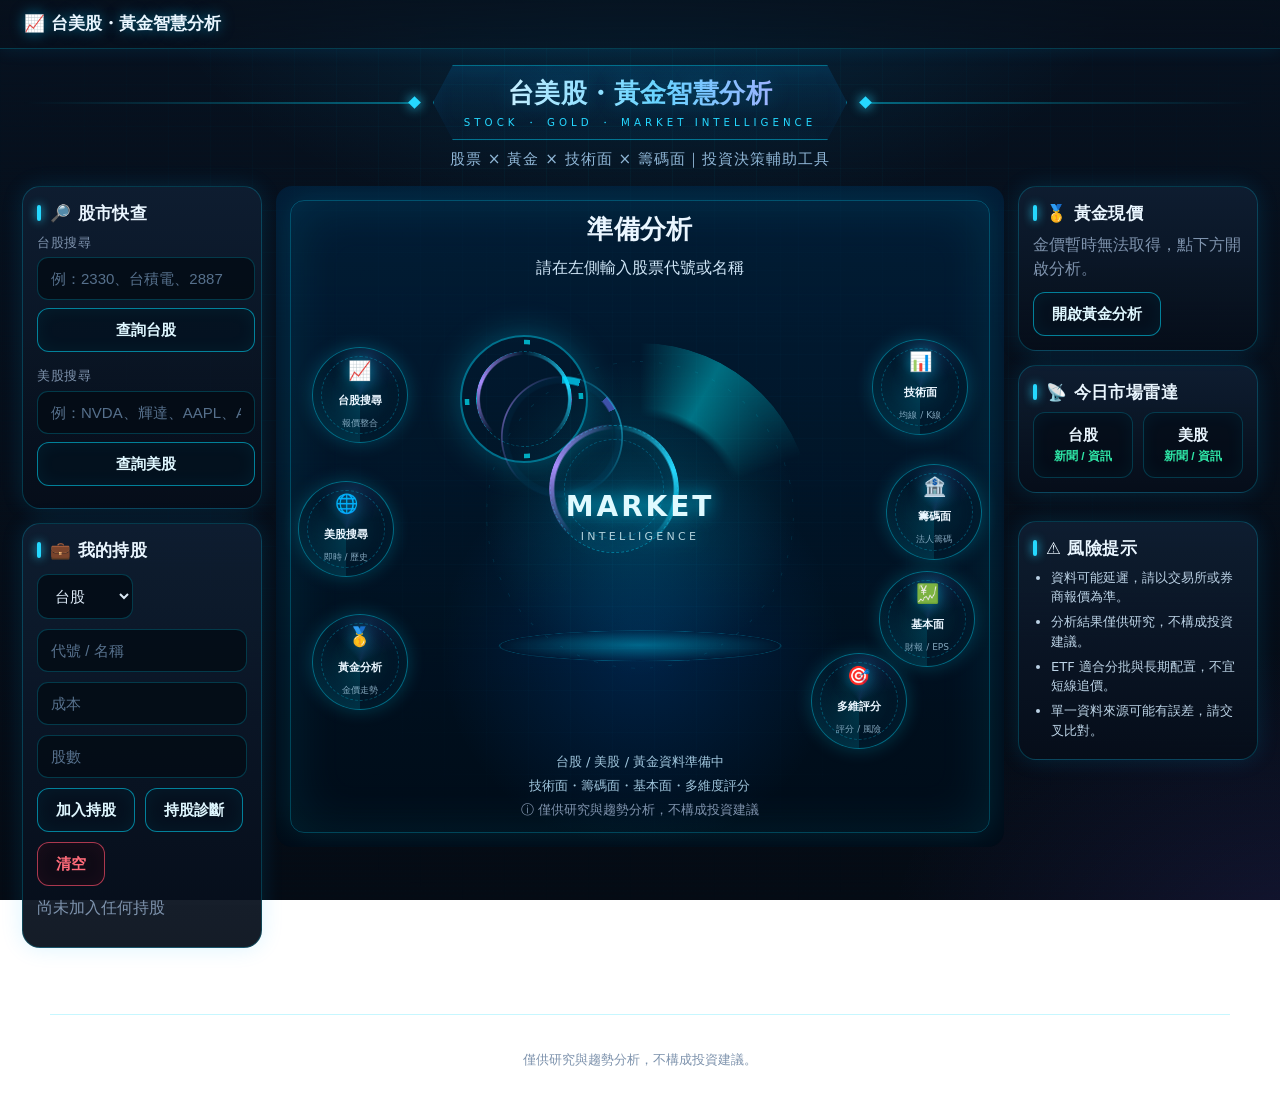
==== commit 6eba530f: "Add files via upload" ====
--- a/docs/index.html
+++ b/docs/index.html
@@ -5,7 +5,7 @@
   <meta name="viewport" content="width=device-width, initial-scale=1" />
   <title>台美股・黃金智慧分析</title>
   <meta name="description" content="台美股與黃金價格追蹤：股票 × 黃金 × 技術面 × 籌碼面，投資決策輔助工具。僅供研究，不構成投資建議。" />
-  <link rel="stylesheet" href="./style.css?v=20260627-012" />
+  <link rel="stylesheet" href="./style.css?v=20260627-013" />
 </head>
 <body>
   <header class="appbar"><div class="appbar-inner"><span class="brand">📈 台美股・黃金智慧分析</span></div></header>
@@ -56,26 +56,6 @@
           <div id="holdings" class="chips"></div>
         </section>
 
-        <section class="card radar-card">
-          <h2>📡 今日市場雷達</h2>
-          <div class="radar radar2">
-            <button class="radar-cell" data-act="twnews"><b>台股</b><small>新聞 / 資訊</small></button>
-            <button class="radar-cell" data-act="usnews"><b>美股</b><small>新聞 / 資訊</small></button>
-          </div>
-        </section>
-
-        <section class="card goldmini">
-          <h2>🥇 黃金現價</h2>
-          <div id="goldMiniBody"><span class="muted">點下方開啟即時金價分析</span></div>
-          <button class="ghost" data-act="gold">開啟黃金分析</button>
-          <span class="gold-visual" aria-hidden="true"><i class="gbar"></i><i class="gbar"></i><i class="gbar"></i></span>
-        </section>
-
-        <!-- 新聞搜尋：桌機與「今日市場雷達」功能重疊已隱藏；手機保留為新聞 / 市場入口 -->
-        <section class="card news-card">
-          <h2>📰 新聞搜尋</h2>
-          <div class="row"><button class="ghost" data-act="twnews">台股相關新聞</button><button class="ghost" data-act="usnews">美股相關新聞</button></div>
-        </section>
       </aside>
 
       <!-- 中央：HUD 狀態面板 + 分析結果 -->
@@ -97,7 +77,6 @@
                   <div class="hud-scan"></div>
                   <div class="hud-core-text"><strong>MARKET</strong><span>INTELLIGENCE</span></div>
                   <div class="core-platform"></div>
-                  <div class="core-beam"></div>
                 </div>
                 <div class="orbit-node node-tw"><span class="n-ico">📈</span><b>台股搜尋</b><small>報價整合</small></div>
                 <div class="orbit-node node-us"><span class="n-ico">🌐</span><b>美股搜尋</b><small>即時 / 歷史</small></div>
@@ -137,8 +116,23 @@
         <div id="centerResult"></div>
       </section>
 
-      <!-- 右欄：資料明細面板（查詢後）+ 風險提示 -->
+      <!-- 右欄：黃金現價 / 今日市場雷達 / (查詢後資料明細) / 風險提示 -->
       <aside class="side-panel right-panel">
+        <section class="card goldmini">
+          <h2>🥇 黃金現價</h2>
+          <div id="goldMiniBody"><span class="muted">點下方開啟即時金價分析</span></div>
+          <button class="ghost" data-act="gold">開啟黃金分析</button>
+          <span class="gold-visual" aria-hidden="true"><i class="gbar"></i><i class="gbar"></i><i class="gbar"></i></span>
+        </section>
+
+        <section class="card radar-card">
+          <h2>📡 今日市場雷達</h2>
+          <div class="radar radar2">
+            <button class="radar-cell" data-act="twnews"><b>台股</b><small>新聞 / 資訊</small></button>
+            <button class="radar-cell" data-act="usnews"><b>美股</b><small>新聞 / 資訊</small></button>
+          </div>
+        </section>
+
         <!-- 查詢後：基本面 / 技術面 / 籌碼面 / 資料來源（精簡）顯示在此 -->
         <div id="rightResult"></div>
 
@@ -150,6 +144,12 @@
             <li>ETF 適合分批與長期配置，不宜短線追價。</li>
             <li>單一資料來源可能有誤差，請交叉比對。</li>
           </ul>
+        </section>
+
+        <!-- 新聞搜尋：桌機隱藏（與今日市場雷達重疊）；手機保留為新聞 / 市場入口 -->
+        <section class="card news-card">
+          <h2>📰 新聞搜尋</h2>
+          <div class="row"><button class="ghost" data-act="twnews">台股相關新聞</button><button class="ghost" data-act="usnews">美股相關新聞</button></div>
         </section>
       </aside>
 
@@ -209,6 +209,6 @@
     </div>
   </div>
 
-  <script src="./app.js?v=20260627-012"></script>
+  <script src="./app.js?v=20260627-013"></script>
 </body>
 </html>
--- a/docs/style.css
+++ b/docs/style.css
@@ -356,8 +356,8 @@
   width: clamp(340px, 26vw, 460px); height: clamp(340px, 26vw, 460px); }
 .orbit-core .hud-ring { position: absolute; border-radius: 50%; pointer-events: none; }
 /* 外圈：實線 + 內側虛線，慢速順時針旋轉 */
-.hud-ring-outer { inset: 0; border: 2px solid rgba(0, 220, 255, .42);
-  box-shadow: 0 0 34px rgba(0, 220, 255, .26), inset 0 0 24px rgba(0, 220, 255, .08); animation: slowSpin 22s linear infinite; }
+.hud-ring-outer { inset: 0; border: 2px solid rgba(0, 220, 255, .45);
+  box-shadow: 0 0 34px rgba(0, 220, 255, .28); animation: slowSpin 22s linear infinite; }
 .hud-ring-outer::before { content: ""; position: absolute; inset: 14px; border-radius: 50%; border: 1px dashed rgba(0, 220, 255, .35); }
 /* 外圈斷點線（四個亮段）以 conic 疊加 */
 .hud-ring-outer::after { content: ""; position: absolute; inset: -2px; border-radius: 50%;
@@ -396,11 +396,6 @@
   background: radial-gradient(ellipse at center, rgba(0, 220, 255, .34), transparent 70%);
   border: 1px solid rgba(0, 220, 255, .28);
   transform: translateX(-50%) perspective(600px) rotateX(64deg); animation: platformPulse 3.2s ease-in-out infinite; }
-/* 中央光柱 */
-.core-beam { position: absolute; z-index: 0; bottom: 20%; left: 50%; transform: translateX(-50%);
-  width: clamp(110px, 10vw, 160px); height: clamp(200px, 22vw, 320px);
-  background: linear-gradient(to top, rgba(0, 220, 255, .28), rgba(0, 220, 255, .06), transparent);
-  filter: blur(2px); clip-path: polygon(42% 100%, 58% 100%, 78% 0, 22% 0); opacity: .55; pointer-events: none; }
 
 /* ===== 周圍小圓節點（HUD 層次：外環 + 旋轉微光 + dashed 內環；文字 em 跟隨斷點 font-size）===== */
 .orbit-node { position: absolute; z-index: 4; width: 118px; height: 118px; font-size: 12px; border-radius: 50%; overflow: hidden;
@@ -433,8 +428,8 @@
 @keyframes slowSpin { to { transform: rotate(360deg); } }
 @keyframes reverseSpin { to { transform: rotate(-360deg); } }
 @keyframes corePulse {
-  0%, 100% { filter: brightness(1); box-shadow: 0 0 38px rgba(0, 220, 255, .28), inset 0 0 42px rgba(0, 220, 255, .16); }
-  50% { filter: brightness(1.22); box-shadow: 0 0 62px rgba(0, 220, 255, .45), inset 0 0 58px rgba(0, 220, 255, .24); } }
+  0%, 100% { filter: brightness(1); opacity: .9; }
+  50% { filter: brightness(1.2); opacity: 1; } }
 @keyframes platformPulse {
   0%, 100% { opacity: .7; transform: translateX(-50%) perspective(600px) rotateX(62deg) scale(1); }
   50% { opacity: 1; transform: translateX(-50%) perspective(600px) rotateX(62deg) scale(1.05); } }
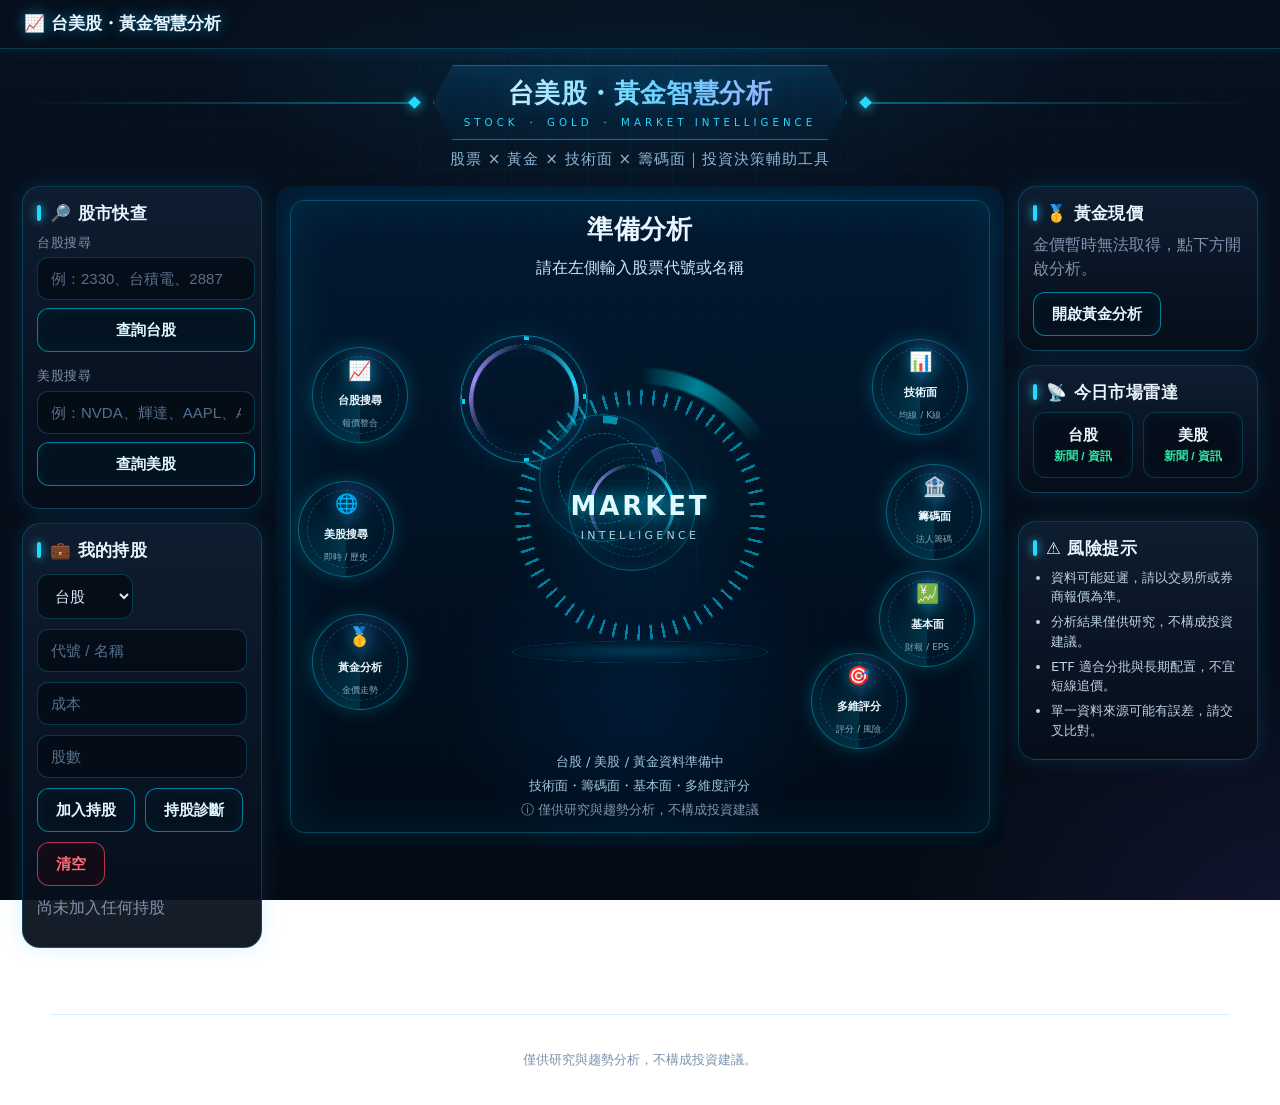
==== commit 1b572f88: "Add files via upload" ====
--- a/docs/index.html
+++ b/docs/index.html
@@ -5,7 +5,7 @@
   <meta name="viewport" content="width=device-width, initial-scale=1" />
   <title>台美股・黃金智慧分析</title>
   <meta name="description" content="台美股與黃金價格追蹤：股票 × 黃金 × 技術面 × 籌碼面，投資決策輔助工具。僅供研究，不構成投資建議。" />
-  <link rel="stylesheet" href="./style.css?v=20260627-013" />
+  <link rel="stylesheet" href="./style.css?v=20260627-014" />
 </head>
 <body>
   <header class="appbar"><div class="appbar-inner"><span class="brand">📈 台美股・黃金智慧分析</span></div></header>
@@ -209,6 +209,6 @@
     </div>
   </div>
 
-  <script src="./app.js?v=20260627-013"></script>
+  <script src="./app.js?v=20260627-014"></script>
 </body>
 </html>
--- a/docs/style.css
+++ b/docs/style.css
@@ -330,9 +330,9 @@
 .stage-frame { position: relative; display: flex; flex-direction: column; align-items: center; justify-content: center;
   gap: clamp(8px, 2.2vh, 22px); border-radius: 16px; padding: 24px 28px; overflow: hidden;
   background:
-    radial-gradient(circle at 50% 50%, rgba(0, 220, 255, .18), transparent 32%),
-    radial-gradient(circle at 50% 70%, rgba(0, 120, 255, .18), transparent 34%),
-    linear-gradient(180deg, rgba(0, 35, 65, .70), rgba(0, 12, 24, .92)); }
+    radial-gradient(circle at 50% 48%, rgba(0, 220, 255, .06), transparent 26%),
+    radial-gradient(circle at 50% 78%, rgba(0, 120, 255, .10), transparent 30%),
+    linear-gradient(180deg, rgba(0, 30, 58, .72), rgba(0, 12, 24, .94)); }
 .stage-frame::before { content: ""; position: absolute; inset: 14px; border: 1px solid rgba(0, 220, 255, .28); border-radius: 14px;
   box-shadow: inset 0 0 52px rgba(0, 220, 255, .10), 0 0 28px rgba(0, 220, 255, .12); pointer-events: none; z-index: 0; }
 .stage-frame::after { content: ""; position: absolute; inset: 0; pointer-events: none; z-index: 0;
@@ -351,51 +351,50 @@
 .orbit-dashboard { position: relative; display: grid; place-items: center; width: 100%; margin: 0 auto;
   max-width: 980px; min-height: clamp(360px, 30vw, 480px); }
 
-/* ===== 中央主圓：JARVIS / HUD 多層圓環儀表（透明、非發光球；純 CSS 動畫）===== */
-.orbit-core { position: relative; display: grid; place-items: center; z-index: 3;
+/* ===== 中央 MARKET：JARVIS 同心圓 HUD（全部以圓心對齊的細線圓環；無實心圓盤、無大扇形）===== */
+.orbit-core { position: relative; display: grid; place-items: center; z-index: 3; background: transparent;
   width: clamp(340px, 26vw, 460px); height: clamp(340px, 26vw, 460px); }
-.orbit-core .hud-ring { position: absolute; border-radius: 50%; pointer-events: none; }
-/* 外圈：實線 + 內側虛線，慢速順時針旋轉 */
-.hud-ring-outer { inset: 0; border: 2px solid rgba(0, 220, 255, .45);
-  box-shadow: 0 0 34px rgba(0, 220, 255, .28); animation: slowSpin 22s linear infinite; }
-.hud-ring-outer::before { content: ""; position: absolute; inset: 14px; border-radius: 50%; border: 1px dashed rgba(0, 220, 255, .35); }
-/* 外圈斷點線（四個亮段）以 conic 疊加 */
-.hud-ring-outer::after { content: ""; position: absolute; inset: -2px; border-radius: 50%;
-  background: conic-gradient(from 0deg, rgba(0,235,255,.7) 0 6deg, transparent 6deg 84deg, rgba(0,235,255,.7) 84deg 90deg, transparent 90deg 174deg, rgba(0,235,255,.7) 174deg 180deg, transparent 180deg 264deg, rgba(0,235,255,.7) 264deg 270deg, transparent 270deg 360deg);
-  -webkit-mask: radial-gradient(circle, transparent 60%, #000 61%, #000 65%, transparent 66%);
-  mask: radial-gradient(circle, transparent 60%, #000 61%, #000 65%, transparent 66%); }
-/* 中圈：conic 區段（多色刻度感），反向旋轉，遮罩成細環 */
-.hud-ring-mid { inset: 38px; border: 1px solid rgba(0, 220, 255, .26);
-  background: conic-gradient(from 0deg, rgba(0,220,255,.75) 0deg 18deg, transparent 18deg 48deg, rgba(120,110,255,.55) 48deg 62deg, transparent 62deg 360deg);
-  -webkit-mask: radial-gradient(circle, transparent 58%, #000 60%, #000 66%, transparent 68%);
-  mask: radial-gradient(circle, transparent 58%, #000 60%, #000 66%, transparent 68%);
-  animation: reverseSpin 18s linear infinite; }
-/* 內圈：dashed ring + 內陰影，正向慢轉 */
-.hud-ring-inner { inset: clamp(70px, 7vw, 92px); border: 1px dashed rgba(0, 220, 255, .4);
-  box-shadow: inset 0 0 26px rgba(0, 220, 255, .12); animation: slowSpin 28s linear infinite; }
-/* 小刻度 blocks（細環上的等分短線）*/
-.hud-ticks { position: absolute; inset: 26px; border-radius: 50%; pointer-events: none;
-  background: repeating-conic-gradient(rgba(0, 220, 255, .5) 0 1.3deg, transparent 1.3deg 7deg);
-  -webkit-mask: radial-gradient(circle, transparent 70%, #000 72%, #000 77%, transparent 79%);
-  mask: radial-gradient(circle, transparent 70%, #000 72%, #000 77%, transparent 79%);
-  animation: slowSpin 40s linear infinite; }
-/* 掃描光：conic 高亮旋轉掃描，遮罩成中段環 */
-.hud-scan { position: absolute; inset: 8px; border-radius: 50%; pointer-events: none; opacity: .8; z-index: 1;
-  background: conic-gradient(from 0deg, transparent 0deg, rgba(0, 240, 255, .5) 28deg, transparent 70deg, transparent 360deg);
-  -webkit-mask: radial-gradient(circle, transparent 40%, #000 44%, #000 72%, transparent 75%);
-  mask: radial-gradient(circle, transparent 40%, #000 44%, #000 72%, transparent 75%);
+.orbit-core .hud-ring { position: absolute; border-radius: 50%; pointer-events: none; background: transparent; }
+/* 外圈：細實線環（慢轉）+ 內側 dashed 環 + 外緣斷點段（細環）*/
+.hud-ring-outer { inset: 0; border: 1.5px solid rgba(0, 220, 255, .5); animation: slowSpin 24s linear infinite; }
+.hud-ring-outer::before { content: ""; position: absolute; inset: 6%; border-radius: 50%; border: 1px dashed rgba(0, 220, 255, .32); }
+.hud-ring-outer::after { content: ""; position: absolute; inset: 0; border-radius: 50%;
+  background: conic-gradient(from 0deg, rgba(0,235,255,.9) 0 5deg, transparent 5deg 85deg, rgba(0,235,255,.9) 85deg 90deg, transparent 90deg 175deg, rgba(0,235,255,.9) 175deg 180deg, transparent 180deg 265deg, rgba(0,235,255,.9) 265deg 270deg, transparent 270deg 360deg);
+  -webkit-mask: radial-gradient(circle closest-side, transparent 93%, #000 94%, #000 99%, transparent 100%);
+  mask: radial-gradient(circle closest-side, transparent 93%, #000 94%, #000 99%, transparent 100%); }
+/* 小刻度 blocks（細環，慢轉）*/
+.hud-ticks { position: absolute; inset: 13%; border-radius: 50%; pointer-events: none;
+  background: repeating-conic-gradient(rgba(0, 220, 255, .55) 0 1.2deg, transparent 1.2deg 6deg);
+  -webkit-mask: radial-gradient(circle closest-side, transparent 82%, #000 84%, #000 93%, transparent 95%);
+  mask: radial-gradient(circle closest-side, transparent 82%, #000 84%, #000 93%, transparent 95%);
+  animation: slowSpin 46s linear infinite; }
+/* 中圈：細實線環（反轉）+ 薄 conic 區段 + 內側 dashed */
+.hud-ring-mid { inset: 22%; border: 1px solid rgba(0, 220, 255, .32); animation: reverseSpin 20s linear infinite; }
+.hud-ring-mid::before { content: ""; position: absolute; inset: 0; border-radius: 50%;
+  background: conic-gradient(from 0deg, rgba(0,220,255,.6) 0 14deg, transparent 14deg 60deg, rgba(120,110,255,.5) 60deg 74deg, transparent 74deg 360deg);
+  -webkit-mask: radial-gradient(circle closest-side, transparent 86%, #000 88%, #000 98%, transparent 100%);
+  mask: radial-gradient(circle closest-side, transparent 86%, #000 88%, #000 98%, transparent 100%); }
+.hud-ring-mid::after { content: ""; position: absolute; inset: 14%; border-radius: 50%; border: 1px dashed rgba(0, 220, 255, .4); }
+/* 內圈：細實線環（正轉）+ 最內細環（環繞文字）*/
+.hud-ring-inner { inset: 30%; border: 1px solid rgba(0, 220, 255, .34); box-shadow: inset 0 0 16px rgba(0, 220, 255, .08); animation: slowSpin 30s linear infinite; }
+.hud-ring-inner::before { content: ""; position: absolute; inset: 16%; border-radius: 50%; border: 1px dashed rgba(0, 220, 255, .3); }
+/* 掃描光：僅細環上的一道亮弧（非大扇形）*/
+.hud-scan { position: absolute; inset: 5%; border-radius: 50%; pointer-events: none; z-index: 1; opacity: .85;
+  background: conic-gradient(from 0deg, transparent 0deg, rgba(0, 240, 255, .6) 24deg, transparent 58deg, transparent 360deg);
+  -webkit-mask: radial-gradient(circle closest-side, transparent 80%, #000 82%, #000 90%, transparent 92%);
+  mask: radial-gradient(circle closest-side, transparent 80%, #000 82%, #000 90%, transparent 92%);
   animation: slowSpin 7s linear infinite; }
-/* 中央文字（深色透明背景、不填滿漸層球）*/
+/* 中央文字（透明深色、不填滿）*/
 .hud-core-text { position: relative; z-index: 4; text-align: center; letter-spacing: .18em; color: #dffaff;
   text-shadow: 0 0 18px rgba(0, 220, 255, .85); animation: corePulse 3.8s ease-in-out infinite; }
-.hud-core-text strong { display: block; font-size: clamp(28px, 2vw, 42px); font-weight: 800; }
+.hud-core-text strong { display: block; font-size: clamp(26px, 1.9vw, 40px); font-weight: 800; }
 .hud-core-text span { display: block; font-size: clamp(11px, .8vw, 15px); letter-spacing: .3em; opacity: .8; }
-/* 底座透視光圈（持續微亮呼吸） */
-.core-platform { position: absolute; z-index: 1; bottom: 4%; left: 50%;
-  width: clamp(280px, 22vw, 460px); height: clamp(64px, 5.5vw, 110px); border-radius: 50%;
-  background: radial-gradient(ellipse at center, rgba(0, 220, 255, .34), transparent 70%);
-  border: 1px solid rgba(0, 220, 255, .28);
-  transform: translateX(-50%) perspective(600px) rotateX(64deg); animation: platformPulse 3.2s ease-in-out infinite; }
+/* 底部淡淡透視光圈（細、低調，非實心罩）*/
+.core-platform { position: absolute; z-index: 0; bottom: 5%; left: 50%;
+  width: clamp(240px, 20vw, 400px); height: clamp(46px, 4vw, 82px); border-radius: 50%;
+  background: radial-gradient(ellipse at center, rgba(0, 220, 255, .16), transparent 72%);
+  border: 1px solid rgba(0, 220, 255, .22);
+  transform: translateX(-50%) perspective(600px) rotateX(64deg); animation: platformPulse 3.4s ease-in-out infinite; }
 
 /* ===== 周圍小圓節點（HUD 層次：外環 + 旋轉微光 + dashed 內環；文字 em 跟隨斷點 font-size）===== */
 .orbit-node { position: absolute; z-index: 4; width: 118px; height: 118px; font-size: 12px; border-radius: 50%; overflow: hidden;
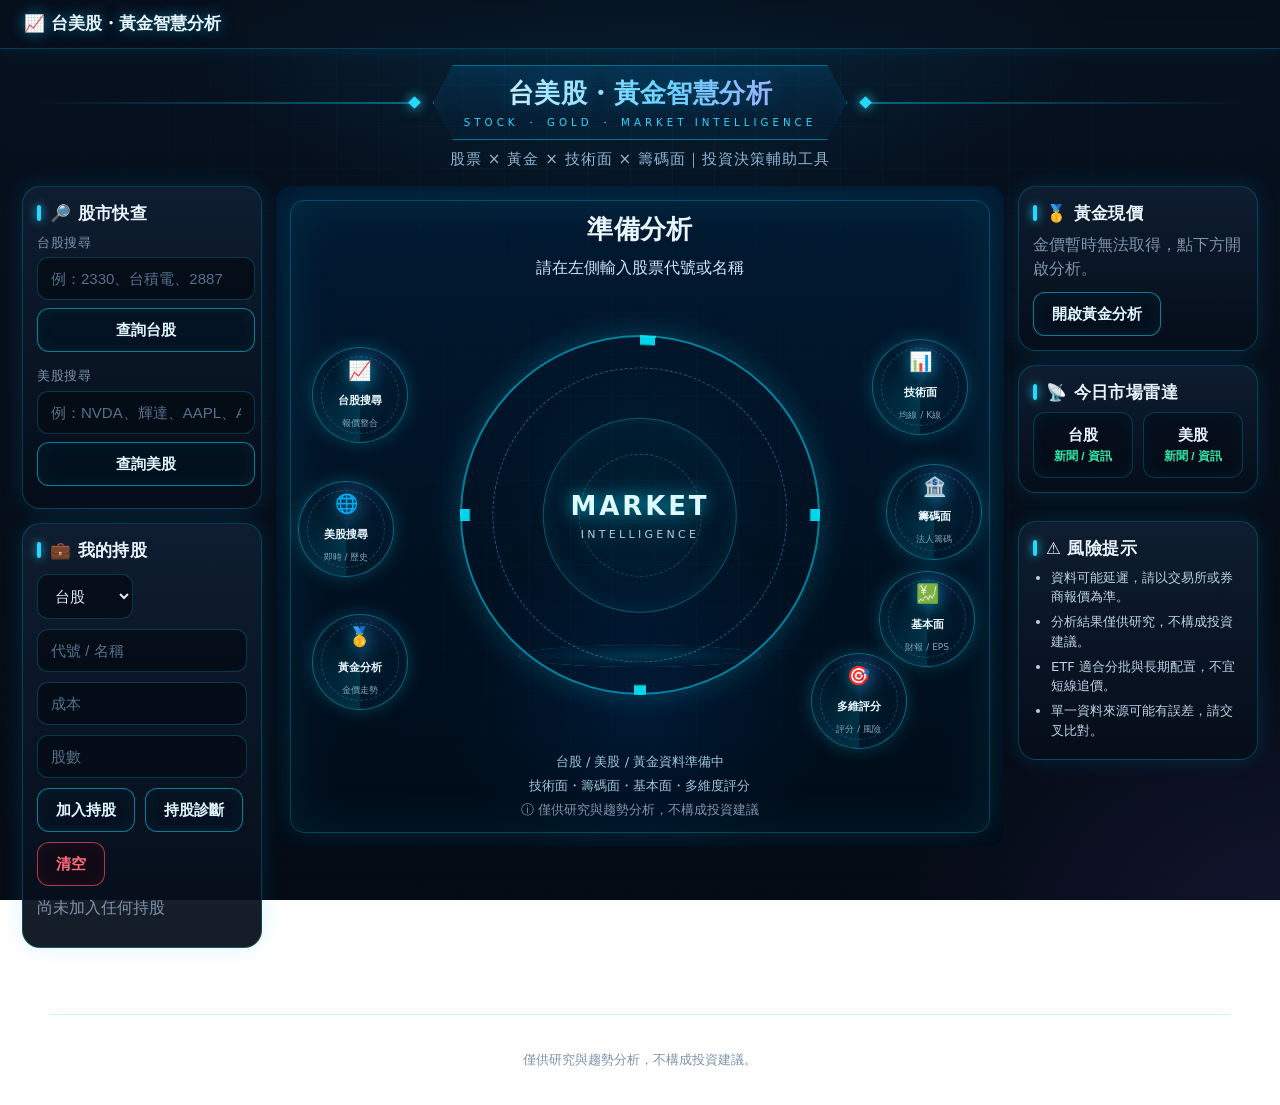
==== commit 79cc813c: "Add files via upload" ====
--- a/docs/index.html
+++ b/docs/index.html
@@ -5,7 +5,7 @@
   <meta name="viewport" content="width=device-width, initial-scale=1" />
   <title>台美股・黃金智慧分析</title>
   <meta name="description" content="台美股與黃金價格追蹤：股票 × 黃金 × 技術面 × 籌碼面，投資決策輔助工具。僅供研究，不構成投資建議。" />
-  <link rel="stylesheet" href="./style.css?v=20260627-014" />
+  <link rel="stylesheet" href="./style.css?v=20260627-015" />
 </head>
 <body>
   <header class="appbar"><div class="appbar-inner"><span class="brand">📈 台美股・黃金智慧分析</span></div></header>
@@ -70,12 +70,14 @@
               </div>
               <div class="orbit-dashboard">
                 <div class="orbit-core">
-                  <div class="hud-ring hud-ring-outer"></div>
-                  <div class="hud-ring hud-ring-mid"></div>
-                  <div class="hud-ring hud-ring-inner"></div>
-                  <div class="hud-ticks"></div>
-                  <div class="hud-scan"></div>
-                  <div class="hud-core-text"><strong>MARKET</strong><span>INTELLIGENCE</span></div>
+                  <div class="hud-disc">
+                    <div class="ring ring-outer"></div>
+                    <div class="ring ring-dashed"></div>
+                    <div class="ring ring-ticks"></div>
+                    <div class="ring ring-scan"></div>
+                    <div class="ring ring-inner"></div>
+                    <div class="hud-core-text"><strong>MARKET</strong><span>INTELLIGENCE</span></div>
+                  </div>
                   <div class="core-platform"></div>
                 </div>
                 <div class="orbit-node node-tw"><span class="n-ico">📈</span><b>台股搜尋</b><small>報價整合</small></div>
@@ -209,6 +211,6 @@
     </div>
   </div>
 
-  <script src="./app.js?v=20260627-014"></script>
+  <script src="./app.js?v=20260627-015"></script>
 </body>
 </html>
--- a/docs/style.css
+++ b/docs/style.css
@@ -351,49 +351,49 @@
 .orbit-dashboard { position: relative; display: grid; place-items: center; width: 100%; margin: 0 auto;
   max-width: 980px; min-height: clamp(360px, 30vw, 480px); }
 
-/* ===== 中央 MARKET：JARVIS 同心圓 HUD（全部以圓心對齊的細線圓環；無實心圓盤、無大扇形）===== */
+/* ===== 中央 MARKET：單一圓心的同心圓 HUD 儀表盤（所有 ring 疊在同一中心；無漂浮 / 偏移圓）===== */
 .orbit-core { position: relative; display: grid; place-items: center; z-index: 3; background: transparent;
   width: clamp(340px, 26vw, 460px); height: clamp(340px, 26vw, 460px); }
-.orbit-core .hud-ring { position: absolute; border-radius: 50%; pointer-events: none; background: transparent; }
-/* 外圈：細實線環（慢轉）+ 內側 dashed 環 + 外緣斷點段（細環）*/
-.hud-ring-outer { inset: 0; border: 1.5px solid rgba(0, 220, 255, .5); animation: slowSpin 24s linear infinite; }
-.hud-ring-outer::before { content: ""; position: absolute; inset: 6%; border-radius: 50%; border: 1px dashed rgba(0, 220, 255, .32); }
-.hud-ring-outer::after { content: ""; position: absolute; inset: 0; border-radius: 50%;
-  background: conic-gradient(from 0deg, rgba(0,235,255,.9) 0 5deg, transparent 5deg 85deg, rgba(0,235,255,.9) 85deg 90deg, transparent 90deg 175deg, rgba(0,235,255,.9) 175deg 180deg, transparent 180deg 265deg, rgba(0,235,255,.9) 265deg 270deg, transparent 270deg 360deg);
-  -webkit-mask: radial-gradient(circle closest-side, transparent 93%, #000 94%, #000 99%, transparent 100%);
-  mask: radial-gradient(circle closest-side, transparent 93%, #000 94%, #000 99%, transparent 100%); }
+/* 儀表盤本體：所有 ring 都放在這裡面，以同一中心點疊合 */
+.hud-disc { position: relative; width: 100%; height: 100%; border-radius: 50%; background: transparent; }
+/* 共用：每個 ring 都以 hud-disc 的正中心對齊（left/top 50% + translate -50% -50%），旋轉繞自身中心不偏移 */
+.hud-disc .ring { position: absolute; left: 50%; top: 50%; translate: -50% -50%; transform-origin: center center;
+  border-radius: 50%; background: transparent; pointer-events: none; }
+/* 外圈：細實線環（慢轉）+ 外緣斷點亮段（細環）*/
+.ring-outer { width: 100%; height: 100%; border: 2px solid rgba(0, 220, 255, .55); box-shadow: 0 0 30px rgba(0, 220, 255, .22);
+  animation: slowSpin 24s linear infinite; }
+.ring-outer::before { content: ""; position: absolute; inset: -2px; border-radius: 50%;
+  background: conic-gradient(from 0deg, rgba(0,235,255,.9) 0 5deg, transparent 5deg 88deg, rgba(0,235,255,.9) 88deg 92deg, transparent 92deg 178deg, rgba(0,235,255,.9) 178deg 182deg, transparent 182deg 268deg, rgba(0,235,255,.9) 268deg 272deg, transparent 272deg 360deg);
+  -webkit-mask: radial-gradient(circle closest-side, transparent 94%, #000 95%, #000 100%);
+  mask: radial-gradient(circle closest-side, transparent 94%, #000 95%, #000 100%); }
+/* 虛線環（反轉）*/
+.ring-dashed { width: 82%; height: 82%; border: 1px dashed rgba(0, 220, 255, .45); animation: reverseSpin 30s linear infinite; }
 /* 小刻度 blocks（細環，慢轉）*/
-.hud-ticks { position: absolute; inset: 13%; border-radius: 50%; pointer-events: none;
-  background: repeating-conic-gradient(rgba(0, 220, 255, .55) 0 1.2deg, transparent 1.2deg 6deg);
-  -webkit-mask: radial-gradient(circle closest-side, transparent 82%, #000 84%, #000 93%, transparent 95%);
-  mask: radial-gradient(circle closest-side, transparent 82%, #000 84%, #000 93%, transparent 95%);
-  animation: slowSpin 46s linear infinite; }
-/* 中圈：細實線環（反轉）+ 薄 conic 區段 + 內側 dashed */
-.hud-ring-mid { inset: 22%; border: 1px solid rgba(0, 220, 255, .32); animation: reverseSpin 20s linear infinite; }
-.hud-ring-mid::before { content: ""; position: absolute; inset: 0; border-radius: 50%;
-  background: conic-gradient(from 0deg, rgba(0,220,255,.6) 0 14deg, transparent 14deg 60deg, rgba(120,110,255,.5) 60deg 74deg, transparent 74deg 360deg);
-  -webkit-mask: radial-gradient(circle closest-side, transparent 86%, #000 88%, #000 98%, transparent 100%);
-  mask: radial-gradient(circle closest-side, transparent 86%, #000 88%, #000 98%, transparent 100%); }
-.hud-ring-mid::after { content: ""; position: absolute; inset: 14%; border-radius: 50%; border: 1px dashed rgba(0, 220, 255, .4); }
-/* 內圈：細實線環（正轉）+ 最內細環（環繞文字）*/
-.hud-ring-inner { inset: 30%; border: 1px solid rgba(0, 220, 255, .34); box-shadow: inset 0 0 16px rgba(0, 220, 255, .08); animation: slowSpin 30s linear infinite; }
-.hud-ring-inner::before { content: ""; position: absolute; inset: 16%; border-radius: 50%; border: 1px dashed rgba(0, 220, 255, .3); }
-/* 掃描光：僅細環上的一道亮弧（非大扇形）*/
-.hud-scan { position: absolute; inset: 5%; border-radius: 50%; pointer-events: none; z-index: 1; opacity: .85;
-  background: conic-gradient(from 0deg, transparent 0deg, rgba(0, 240, 255, .6) 24deg, transparent 58deg, transparent 360deg);
-  -webkit-mask: radial-gradient(circle closest-side, transparent 80%, #000 82%, #000 90%, transparent 92%);
-  mask: radial-gradient(circle closest-side, transparent 80%, #000 82%, #000 90%, transparent 92%);
-  animation: slowSpin 7s linear infinite; }
-/* 中央文字（透明深色、不填滿）*/
-.hud-core-text { position: relative; z-index: 4; text-align: center; letter-spacing: .18em; color: #dffaff;
-  text-shadow: 0 0 18px rgba(0, 220, 255, .85); animation: corePulse 3.8s ease-in-out infinite; }
+.ring-ticks { width: 94%; height: 94%;
+  background: repeating-conic-gradient(rgba(0, 220, 255, .75) 0deg 1.4deg, transparent 1.4deg 7deg);
+  -webkit-mask: radial-gradient(circle, transparent 66%, #000 68%, #000 72%, transparent 74%);
+  mask: radial-gradient(circle, transparent 66%, #000 68%, #000 72%, transparent 74%);
+  animation: slowSpin 36s linear infinite; }
+/* 掃描光：同一圓內細環上的一道亮弧（非大扇形）*/
+.ring-scan { width: 90%; height: 90%;
+  background: conic-gradient(from 0deg, transparent 0deg, rgba(0, 240, 255, .55) 26deg, transparent 58deg, transparent 360deg);
+  -webkit-mask: radial-gradient(circle, transparent 56%, #000 58%, #000 64%, transparent 66%);
+  mask: radial-gradient(circle, transparent 56%, #000 58%, #000 64%, transparent 66%);
+  animation: slowSpin 8s linear infinite; }
+/* 內圈：細實線環（反轉）+ 最內側細虛線環（環繞文字）*/
+.ring-inner { width: 54%; height: 54%; border: 1px solid rgba(0, 220, 255, .34); box-shadow: inset 0 0 22px rgba(0, 220, 255, .1);
+  animation: reverseSpin 26s linear infinite; }
+.ring-inner::before { content: ""; position: absolute; inset: 18%; border-radius: 50%; border: 1px dashed rgba(0, 220, 255, .3); }
+/* 中央文字（圓心、透明深色、不填滿）*/
+.hud-core-text { position: absolute; left: 50%; top: 50%; translate: -50% -50%; z-index: 5; text-align: center; letter-spacing: .18em;
+  color: #dffaff; text-shadow: 0 0 18px rgba(0, 220, 255, .85); animation: corePulse 3.8s ease-in-out infinite; }
 .hud-core-text strong { display: block; font-size: clamp(26px, 1.9vw, 40px); font-weight: 800; }
 .hud-core-text span { display: block; font-size: clamp(11px, .8vw, 15px); letter-spacing: .3em; opacity: .8; }
-/* 底部淡淡透視光圈（細、低調，非實心罩）*/
-.core-platform { position: absolute; z-index: 0; bottom: 5%; left: 50%;
-  width: clamp(240px, 20vw, 400px); height: clamp(46px, 4vw, 82px); border-radius: 50%;
-  background: radial-gradient(ellipse at center, rgba(0, 220, 255, .16), transparent 72%);
-  border: 1px solid rgba(0, 220, 255, .22);
+/* 底部淡淡透視光圈（細、低調，非實心罩；與主圓同中心）*/
+.core-platform { position: absolute; z-index: 0; bottom: 4%; left: 50%;
+  width: clamp(230px, 19vw, 380px); height: clamp(44px, 4vw, 78px); border-radius: 50%;
+  background: radial-gradient(ellipse at center, rgba(0, 220, 255, .14), transparent 72%);
+  border: 1px solid rgba(0, 220, 255, .2);
   transform: translateX(-50%) perspective(600px) rotateX(64deg); animation: platformPulse 3.4s ease-in-out infinite; }
 
 /* ===== 周圍小圓節點（HUD 層次：外環 + 旋轉微光 + dashed 內環；文字 em 跟隨斷點 font-size）===== */
@@ -433,7 +433,7 @@
   0%, 100% { opacity: .7; transform: translateX(-50%) perspective(600px) rotateX(62deg) scale(1); }
   50% { opacity: 1; transform: translateX(-50%) perspective(600px) rotateX(62deg) scale(1.05); } }
 @media (prefers-reduced-motion: reduce) {
-  .hud-ring, .hud-ticks, .hud-scan, .core-platform, .hud-core-text, .orbit-node::after { animation: none; } }
+  .hud-disc .ring, .core-platform, .hud-core-text, .orbit-node::after { animation: none; } }
 
 /* 查詢中 / 完成 / 失敗小面板：圓環左 + 文字右 */
 .hud-status { display: none; align-items: center; gap: 24px; }
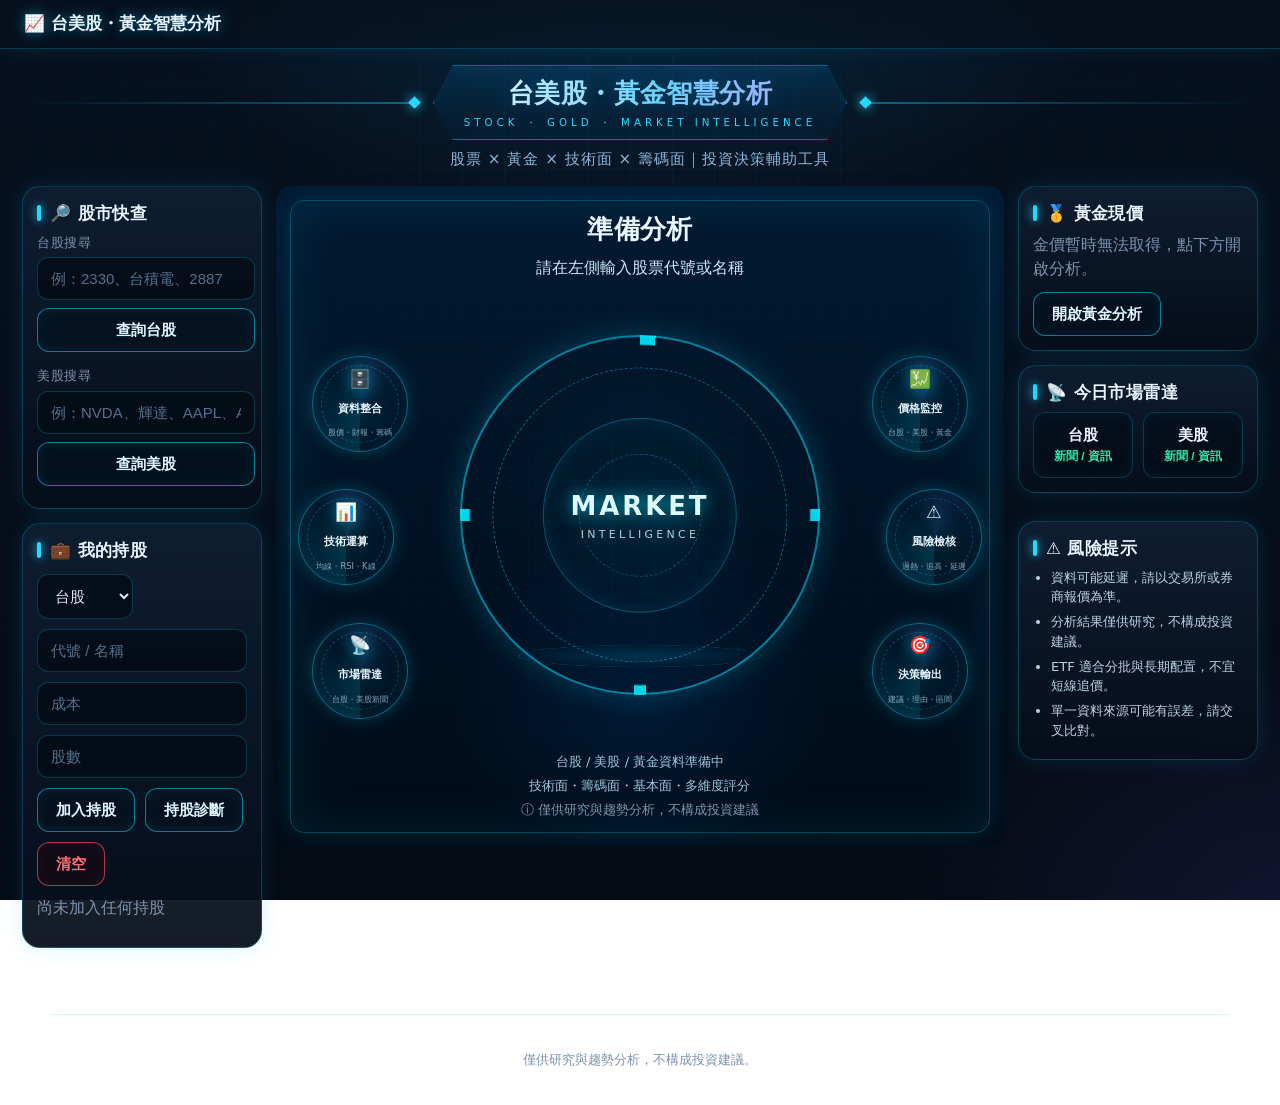
==== commit ac5c8458: "Add files via upload" ====
--- a/docs/index.html
+++ b/docs/index.html
@@ -5,7 +5,7 @@
   <meta name="viewport" content="width=device-width, initial-scale=1" />
   <title>台美股・黃金智慧分析</title>
   <meta name="description" content="台美股與黃金價格追蹤：股票 × 黃金 × 技術面 × 籌碼面，投資決策輔助工具。僅供研究，不構成投資建議。" />
-  <link rel="stylesheet" href="./style.css?v=20260627-015" />
+  <link rel="stylesheet" href="./style.css?v=20260627-016" />
 </head>
 <body>
   <header class="appbar"><div class="appbar-inner"><span class="brand">📈 台美股・黃金智慧分析</span></div></header>
@@ -80,13 +80,13 @@
                   </div>
                   <div class="core-platform"></div>
                 </div>
-                <div class="orbit-node node-tw"><span class="n-ico">📈</span><b>台股搜尋</b><small>報價整合</small></div>
-                <div class="orbit-node node-us"><span class="n-ico">🌐</span><b>美股搜尋</b><small>即時 / 歷史</small></div>
-                <div class="orbit-node node-gold"><span class="n-ico">🥇</span><b>黃金分析</b><small>金價走勢</small></div>
-                <div class="orbit-node node-tech"><span class="n-ico">📊</span><b>技術面</b><small>均線 / K線</small></div>
-                <div class="orbit-node node-chip"><span class="n-ico">🏦</span><b>籌碼面</b><small>法人籌碼</small></div>
-                <div class="orbit-node node-fund"><span class="n-ico">💹</span><b>基本面</b><small>財報 / EPS</small></div>
-                <div class="orbit-node node-score"><span class="n-ico">🎯</span><b>多維評分</b><small>評分 / 風險</small></div>
+                <!-- 系統能力展示（非按鈕，不可點擊）：左三 + 右三 -->
+                <div class="orbit-node node-l1"><span class="n-ico">🗄️</span><b>資料整合</b><small>股價・財報・籌碼</small></div>
+                <div class="orbit-node node-l2"><span class="n-ico">📊</span><b>技術運算</b><small>均線・RSI・K線</small></div>
+                <div class="orbit-node node-l3"><span class="n-ico">📡</span><b>市場雷達</b><small>台股・美股新聞</small></div>
+                <div class="orbit-node node-r1"><span class="n-ico">💹</span><b>價格監控</b><small>台股・美股・黃金</small></div>
+                <div class="orbit-node node-r2"><span class="n-ico">⚠️</span><b>風險檢核</b><small>過熱・追高・延遲</small></div>
+                <div class="orbit-node node-r3"><span class="n-ico">🎯</span><b>決策輸出</b><small>建議・理由・區間</small></div>
               </div>
               <div class="stage-status-lines">
                 <div>台股 / 美股 / 黃金資料準備中</div>
@@ -211,6 +211,6 @@
     </div>
   </div>
 
-  <script src="./app.js?v=20260627-015"></script>
+  <script src="./app.js?v=20260627-016"></script>
 </body>
 </html>
--- a/docs/style.css
+++ b/docs/style.css
@@ -402,23 +402,22 @@
   background: radial-gradient(circle at center, rgba(0, 220, 255, .10), rgba(0, 20, 38, .72) 62%, rgba(0, 8, 18, .92));
   border: 1px solid rgba(0, 220, 255, .45);
   box-shadow: 0 0 18px rgba(0, 220, 255, .22), inset 0 0 20px rgba(0, 220, 255, .1);
-  transition: border-color .15s, box-shadow .15s, transform .15s; }
+  cursor: default; transition: none; }
+/* 系統能力展示，非按鈕：無 cursor:pointer、無 hover 浮起 / 發光效果 */
 .orbit-node::before { content: ""; position: absolute; inset: 8px; border-radius: 50%; border: 1px dashed rgba(0, 220, 255, .28); z-index: 1; pointer-events: none; }
 .orbit-node::after { content: ""; position: absolute; inset: 0; border-radius: 50%; z-index: 0; pointer-events: none; opacity: .45;
   background: conic-gradient(from 180deg, rgba(0, 220, 255, .28), transparent 38%, rgba(120, 110, 255, .22), transparent 70%);
   animation: slowSpin 18s linear infinite; }
-.orbit-node:hover { border-color: rgba(0, 235, 255, .9); box-shadow: 0 0 30px rgba(0, 220, 255, .42); transform: translateY(-2px); }
-.orbit-node .n-ico { position: relative; z-index: 2; font-size: 1.7em; filter: drop-shadow(0 0 8px rgba(0, 220, 255, .55)); line-height: 1; }
-.orbit-node b { position: relative; z-index: 2; display: block; max-width: 86%; margin: 3px auto 0; font-size: 1.04em; color: #eaf6ff; line-height: 1.15; word-break: keep-all; }
-.orbit-node small { position: relative; z-index: 2; display: block; max-width: 88%; margin: 0 auto; font-size: .82em; color: #9fc6dd; line-height: 1.2; opacity: .82; word-break: keep-all; }
-/* 節點位置：圍繞中央主圓（左 3 + 右 4）*/
-.node-tw    { left: 6%;  top: 10%; }
-.node-us    { left: 1%;  top: 40%; }
-.node-gold  { left: 6%;  top: 70%; }
-.node-tech  { right: 6%; top: 8%; }
-.node-chip  { right: 1%; top: 34%; }
-.node-fund  { right: 4%; top: 58%; }
-.node-score { right: 12%; top: 80%; }
+.orbit-node .n-ico { position: relative; z-index: 2; font-size: 1.6em; filter: drop-shadow(0 0 8px rgba(0, 220, 255, .55)); line-height: 1; }
+.orbit-node b { position: relative; z-index: 2; display: block; max-width: 90%; margin: 3px auto 0; font-size: 1.02em; color: #eaf6ff; line-height: 1.15; word-break: keep-all; }
+.orbit-node small { position: relative; z-index: 2; display: block; max-width: 92%; margin: 0 auto; font-size: .76em; color: #9fc6dd; line-height: 1.2; opacity: .82; word-break: keep-all; }
+/* 節點位置：左三 + 右三，左右對稱弧形環繞中央 HUD（中間顆最外、上下顆內收）*/
+.node-l1 { left: 7%; top: 15%; }
+.node-l2 { left: 2%; top: 44%; }
+.node-l3 { left: 7%; top: 73%; }
+.node-r1 { right: 7%; top: 15%; }
+.node-r2 { right: 2%; top: 44%; }
+.node-r3 { right: 7%; top: 73%; }
 
 /* 下方狀態列 */
 .stage-status-lines { text-align: center; color: #9fc6dd; font-size: .82rem; line-height: 1.85; }
@@ -504,8 +503,8 @@
   .orbit-dashboard { max-width: 720px; min-height: 430px; }
   .orbit-core { width: clamp(280px, 30vw, 360px); height: clamp(280px, 30vw, 360px); }
   .orbit-node { width: 96px; height: 96px; font-size: 11px; padding: 8px; }
-  .node-tw { left: 2%; top: 11%; } .node-us { left: 0%; top: 42%; } .node-gold { left: 2%; top: 73%; }
-  .node-tech { right: 2%; top: 9%; } .node-chip { right: 0%; top: 38%; } .node-fund { right: 1%; top: 63%; } .node-score { right: 11%; top: 82%; }
+  .node-l1 { left: 2%; top: 13%; } .node-l2 { left: 0%; top: 44%; } .node-l3 { left: 2%; top: 75%; }
+  .node-r1 { right: 2%; top: 13%; } .node-r2 { right: 0%; top: 44%; } .node-r3 { right: 2%; top: 75%; }
   .stage-title { font-size: 1.6rem; }
 }
 .query-row { display: flex; gap: 12px; flex-wrap: wrap; align-items: flex-end; }
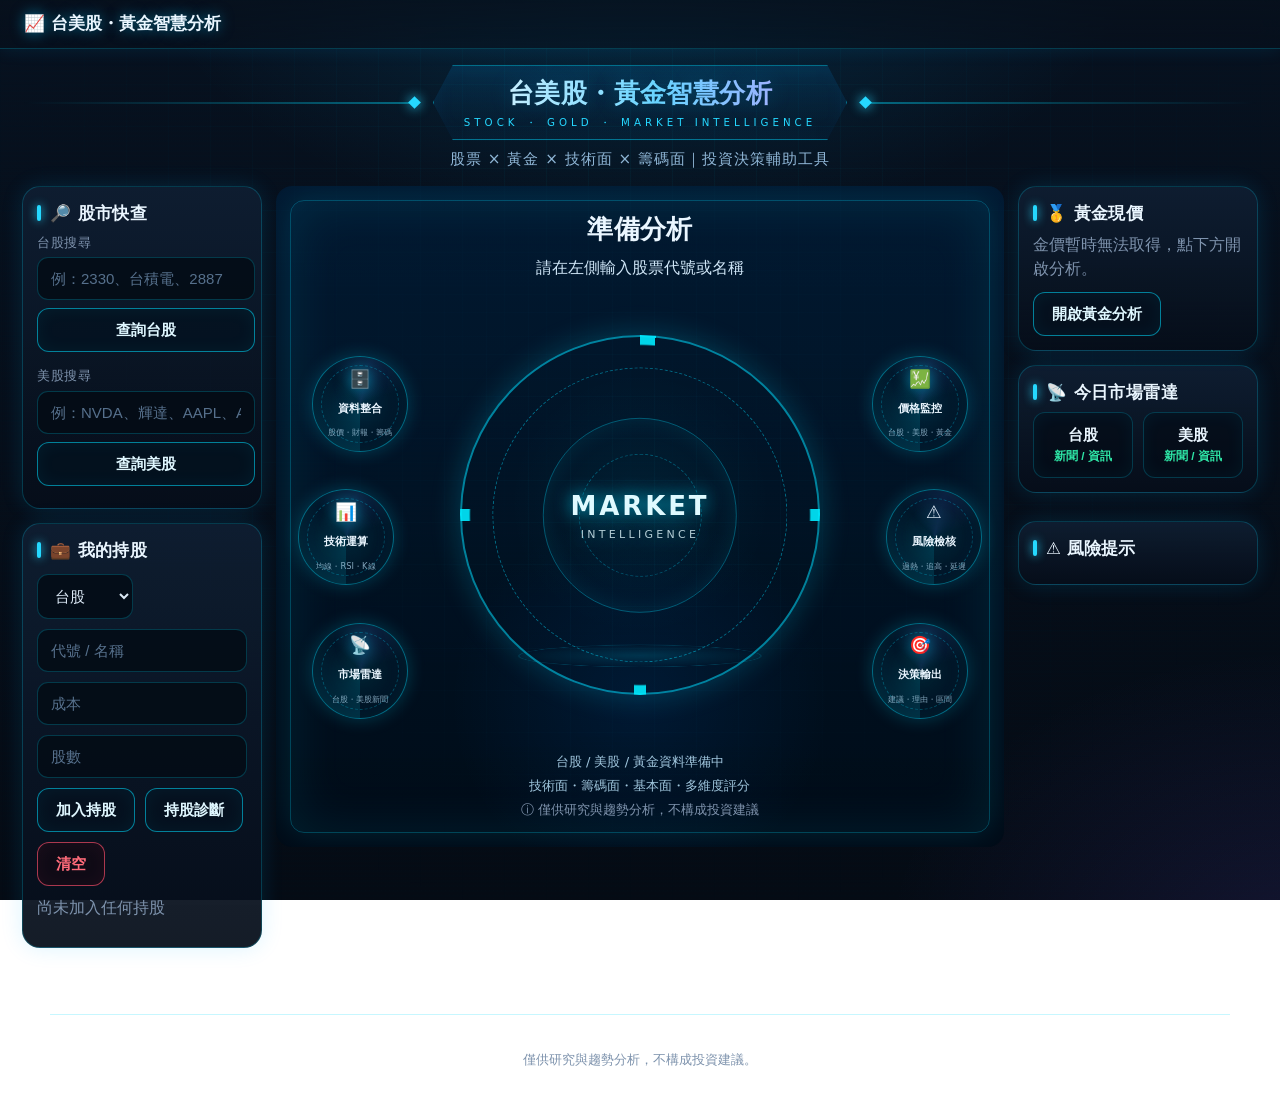
==== commit 9be08c2b: "Add files via upload" ====
--- a/docs/index.html
+++ b/docs/index.html
@@ -5,7 +5,7 @@
   <meta name="viewport" content="width=device-width, initial-scale=1" />
   <title>台美股・黃金智慧分析</title>
   <meta name="description" content="台美股與黃金價格追蹤：股票 × 黃金 × 技術面 × 籌碼面，投資決策輔助工具。僅供研究，不構成投資建議。" />
-  <link rel="stylesheet" href="./style.css?v=20260627-016" />
+  <link rel="stylesheet" href="./style.css?v=20260627-017" />
 </head>
 <body>
   <header class="appbar"><div class="appbar-inner"><span class="brand">📈 台美股・黃金智慧分析</span></div></header>
@@ -26,6 +26,16 @@
       <aside class="side-panel left-panel">
         <section class="card" id="query">
           <h2>🔎 股市快查</h2>
+          <!-- 手機版：segmented tabs（台股 / 美股）+ 單一輸入 + 開始分析（桌機隱藏，沿用同一查詢邏輯）-->
+          <div class="mobile-search">
+            <div class="seg-tabs" role="tablist">
+              <button type="button" class="seg-tab is-active" data-mkt="TW">台股</button>
+              <button type="button" class="seg-tab" data-mkt="US">美股</button>
+            </div>
+            <input id="m-search" type="text" placeholder="例：2330、台積電、2887" maxlength="20" autocomplete="off" />
+            <button id="m-go" type="button">開始分析</button>
+          </div>
+          <!-- 桌機版：台股 / 美股 兩組輸入框（手機隱藏）-->
           <div class="stock-search-grid">
             <div class="stock-search-line">
               <div class="field"><label>台股搜尋</label>
@@ -44,15 +54,22 @@
 
         <section class="card" id="myholdings">
           <h2>💼 我的持股</h2>
-          <div class="row">
-            <select id="h-market"><option value="TW">台股</option><option value="US">美股</option></select>
-            <input id="h-symbol" type="text" placeholder="代號 / 名稱" maxlength="20" autocomplete="off" />
-          </div>
-          <div class="row">
-            <input id="cost" type="number" step="any" min="0" placeholder="成本" />
-            <input id="qty" type="number" step="any" min="0" placeholder="股數" />
-          </div>
-          <div class="row"><button id="save" class="ghost">加入持股</button><button id="analyzeAll" class="ghost">持股診斷</button><button id="clearAll" class="ghost danger">清空</button></div>
+          <!-- 手機版無持股時的精簡空狀態（桌機隱藏；點按鈕展開完整表單）-->
+          <div class="holdings-empty-cta">
+            <p class="he-hint">尚未加入持股，加入後可快速查看現價、損益與診斷。</p>
+            <button type="button" id="holdings-add" class="ghost">＋ 加入持股</button>
+          </div>
+          <div class="holdings-form">
+            <div class="row">
+              <select id="h-market"><option value="TW">台股</option><option value="US">美股</option></select>
+              <input id="h-symbol" type="text" placeholder="代號 / 名稱" maxlength="20" autocomplete="off" />
+            </div>
+            <div class="row">
+              <input id="cost" type="number" step="any" min="0" placeholder="成本" />
+              <input id="qty" type="number" step="any" min="0" placeholder="股數" />
+            </div>
+            <div class="row"><button id="save" class="ghost">加入持股</button><button id="analyzeAll" class="ghost">持股診斷</button><button id="clearAll" class="ghost danger">清空</button></div>
+          </div>
           <div id="holdings" class="chips"></div>
         </section>
 
@@ -138,15 +155,15 @@
         <!-- 查詢後：基本面 / 技術面 / 籌碼面 / 資料來源（精簡）顯示在此 -->
         <div id="rightResult"></div>
 
-        <section class="card riskcard">
-          <h2>⚠ 風險提示</h2>
+        <details class="card riskcard" id="riskcard">
+          <summary class="rc-summary"><span class="rc-title">⚠ 風險提示</span></summary>
           <ul>
             <li>資料可能延遲，請以交易所或券商報價為準。</li>
             <li>分析結果僅供研究，不構成投資建議。</li>
             <li>ETF 適合分批與長期配置，不宜短線追價。</li>
             <li>單一資料來源可能有誤差，請交叉比對。</li>
           </ul>
-        </section>
+        </details>
 
         <!-- 新聞搜尋：桌機隱藏（與今日市場雷達重疊）；手機保留為新聞 / 市場入口 -->
         <section class="card news-card">
@@ -155,8 +172,14 @@
         </section>
       </aside>
 
+      <!-- 手機版查詢後分隔：股票分析結束、以下為延伸工具（桌機隱藏）-->
+      <div class="mobile-section-divider" aria-hidden="true"><span>延伸資訊</span></div>
+
       <!-- 底部（保留容器，查詢後不再使用）-->
       <div class="bottom-panel"><div id="bottomResult"></div></div>
+
+      <!-- 手機版底部 safe-area spacer（桌機隱藏）-->
+      <div class="mobile-bottom-spacer" aria-hidden="true"></div>
     </div>
   </main>
 
@@ -211,6 +234,6 @@
     </div>
   </div>
 
-  <script src="./app.js?v=20260627-016"></script>
+  <script src="./app.js?v=20260627-017"></script>
 </body>
 </html>
--- a/docs/style.css
+++ b/docs/style.css
@@ -454,6 +454,21 @@
 .concl-mobile { display: none; }
 .mobile-query-hint { display: none; }   /* 提示併入股市快查（僅手機顯示）*/
 
+/* 手機專用元件：桌機一律隱藏（mobile-search / 空狀態 CTA / 延伸資訊分隔 / 底部 spacer）*/
+.mobile-search { display: none; }
+.holdings-empty-cta { display: none; }
+.mobile-section-divider { display: none; }
+.mobile-bottom-spacer { display: none; }
+
+/* 風險提示（details）：基底樣式；桌機強制展開、無箭頭（看起來像一般卡），手機可收合 */
+.riskcard > summary { list-style: none; cursor: pointer; display: flex; align-items: center; margin: 0; }
+.riskcard > summary::-webkit-details-marker { display: none; }
+.riskcard .rc-title { font-size: 1.04rem; font-weight: 700; color: #eaf6ff; }
+.riskcard .rc-title::before { content: ""; display: inline-block; width: 4px; height: 16px; margin-right: 9px; vertical-align: -2px; border-radius: 2px; background: var(--cyan); box-shadow: 0 0 10px var(--cyan); }
+.riskcard > summary::after { content: "▾"; margin-left: auto; color: var(--muted); font-size: .8rem; transition: transform .15s; }
+.riskcard:not([open]) > summary::after { transform: rotate(-90deg); }
+.riskcard[open] > summary { margin-bottom: 8px; }
+
 /* ===== 桌機 ≥981：ready stage 為第一屏儀表（高度收斂、不硬撐滿屏；與左右欄視覺對齊）===== */
 @media (min-width: 981px) {
   .dashboard-shell { min-height: calc(100vh - 44px); }
@@ -464,6 +479,10 @@
   .stage-frame { width: 100%; max-width: 100%; min-width: 0; min-height: clamp(560px, 66vh, 720px); }
   /* 桌機去重：左欄「新聞搜尋」隱藏（與「今日市場雷達」功能重疊；手機保留）*/
   .news-card { display: none; }
+  /* 風險提示：桌機強制展開、summary 當作標題（非收合卡）*/
+  .riskcard > ul { display: block; }
+  .riskcard > summary { cursor: default; pointer-events: none; margin-bottom: 8px; }
+  .riskcard > summary::after { display: none; }
   /* 黃金現價卡：CSS 金條堆疊視覺（pointer-events:none 不影響按鈕；僅桌機）*/
   .goldmini { position: relative; overflow: hidden; }
   .gold-visual { display: block; }
@@ -623,21 +642,24 @@
   .dashboard-shell > :last-child, .riskcard { margin-bottom: calc(120px + env(safe-area-inset-bottom)); }
   /* 三欄都 display:contents，讓每張卡片 / 結果容器成為可單獨排序的單欄項目 */
   .left-panel, .right-panel, .center-panel { display: contents; }
-  /* 手機資訊架構：持股 → 快查 → 結果 → 左欄結果 → 右欄結果 → 資料/風險 → 狀態 → 新聞 → 黃金 → 風險(查詢前) */
-  .top-title     { order: 0; }
-  #myholdings    { order: 1; }      /* 我的持股固定在上方 */
-  #query         { order: 2; }      /* 股市快查 */
-  #centerResult  { order: 3; }      /* 股票查詢結果（固定在股市快查下方）*/
-  #leftResult    { order: 4; }      /* 支持 / 扣分 / 價格區間 */
-  #rightResult   { order: 5; }      /* 基本 / 技術 / 籌碼 + 結論 */
-  #bottomResult  { order: 6; }      /* 資料來源 / 風險提示（查詢後）*/
-  #hud           { order: 7; }      /* 準備分析 / 系統提示 */
-  .news-card     { order: 8; }      /* 新聞搜尋（手機保留，桌機已去重移除）*/
-  .goldmini      { order: 9; }
-  .riskcard      { order: 10; }
+  /* 手機資訊架構：持股 → 快查 → 狀態 → 股票分析結果 →（延伸資訊）→ 新聞 → 黃金 → 風險 → spacer */
+  .top-title              { order: 0; }
+  #myholdings             { order: 1; }   /* 我的持股固定在上方 */
+  #query                  { order: 2; }   /* 股市快查 */
+  #hud                    { order: 3; }   /* 查詢中 / 完成狀態（查詢前隱藏）*/
+  #centerResult           { order: 4; }   /* 報價 / 決策 / K線 / 選股 / 操作 / 結論 */
+  #rightResult            { order: 5; }   /* 基本 / 技術 / 籌碼 / 資料來源 + 結論 */
+  #bottomResult           { order: 6; }   /* （目前為空）*/
+  .mobile-section-divider { order: 7; }   /* 「延伸資訊」分隔（僅查詢後顯示）*/
+  .news-card              { order: 8; }   /* 新聞搜尋（手機保留，桌機已去重隱藏）*/
+  .goldmini               { order: 9; }
+  .riskcard               { order: 10; }
+  .mobile-bottom-spacer   { order: 11; }  /* 底部 safe-area spacer，永遠最後 */
   .bottom-panel  { display: contents; }   /* 讓 #bottomResult 進入單欄流並可排序 */
-  /* 查詢後：靜態風險卡改由底部結果區顯示，避免重複 */
-  .dashboard-shell.has-result .riskcard { display: none; }
+  /* 「延伸資訊」分隔：只在查詢後（has-result）顯示 */
+  .dashboard-shell.has-result .mobile-section-divider { display: flex; align-items: center; gap: 12px; margin: 6px 2px 0; }
+  .mobile-section-divider span { color: #9fc6dd; font-size: .9rem; font-weight: 700; letter-spacing: 1px; white-space: nowrap; }
+  .mobile-section-divider::before, .mobile-section-divider::after { content: ""; flex: 1 1 auto; height: 1px; background: linear-gradient(90deg, transparent, var(--line2), transparent); }
   /* 手機版必移除：今日市場雷達 / 市場狀態 / 資料狀態（含各種可能 selector，桌機不受影響）*/
   .radar-card, .market-radar, #radarPanel,
   .left-panel .statmini, .right-panel .statmini, .market-status, #marketStatusPanel, .market-status-card,
@@ -666,6 +688,44 @@
   .hud-status .hud-title { font-size: 1.12rem; } .hud-steps { display: inline-block; text-align: left; font-size: .9rem; }
 }
 
+/* ===== 手機 ≤720：safe-area / 股市快查 segmented / 我的持股空狀態 / 黃金壓縮 ===== */
+@media (max-width: 720px) {
+  /* iPhone Safari 底部工具列遮擋：加大底部 safe-area + spacer，確保最後按鈕 / 卡片不被擋 */
+  html, body { min-height: 100%; }
+  body, main, .shell, .dashboard-shell { padding-bottom: calc(180px + env(safe-area-inset-bottom)) !important; }
+  .mobile-bottom-spacer { display: block; width: 100%; height: calc(140px + env(safe-area-inset-bottom)); }
+  .card, .panel, .section, .stock-search-card, .holding-card, .gold-card, .goldmini, .risk-card, .riskcard, .news-card { width: 100%; max-width: 100%; box-sizing: border-box; }
+
+  /* 股市快查（方案 A）：手機改 segmented tabs + 單一輸入，桌機兩組輸入隱藏 */
+  .stock-search-grid { display: none; }
+  .mobile-search { display: block; }
+  .mobile-search .seg-tabs { display: grid; grid-template-columns: 1fr 1fr; gap: 8px; margin-bottom: 12px; }
+  .mobile-search .seg-tab { min-height: 44px; width: 100%; font-weight: 700; color: #cfe6f7;
+    background: rgba(4, 18, 32, .55); border: 1px solid var(--line); border-radius: 12px; }
+  .mobile-search .seg-tab.is-active { color: #021018; background: linear-gradient(180deg, #4fe3ff, #1aa8e6); border-color: rgba(0, 235, 255, .8); box-shadow: 0 0 16px rgba(0, 200, 255, .35); }
+  .mobile-search #m-search { width: 100%; min-height: 50px; margin-bottom: 10px; }
+  .mobile-search #m-go { width: 100%; min-height: 50px; }
+  #query { padding: 18px 16px !important; }
+
+  /* 我的持股：無持股時精簡空狀態（只顯示提示 + ＋加入持股）；有持股或展開後才顯示完整表單 */
+  #myholdings:not(.has-holdings):not(.holdings-expanded) .holdings-form,
+  #myholdings:not(.has-holdings):not(.holdings-expanded) #holdings { display: none; }
+  #myholdings:not(.has-holdings):not(.holdings-expanded) .holdings-empty-cta { display: block; }
+  .holdings-empty-cta .he-hint { margin: 2px 0 12px; font-size: 14px; line-height: 1.55; color: var(--muted); }
+  .holdings-empty-cta #holdings-add { width: 100%; min-height: 48px; }
+
+  /* 黃金現價：金條裝飾不顯示（手機本就隱藏）、壓縮卡片高度、金價維持醒目 */
+  .goldmini { padding: 18px 18px; }
+  .goldmini .gold-visual { display: none !important; }
+  .goldmini .gm-price { font-size: 2.2rem; line-height: 1.1; }
+  .goldmini #goldMiniBody { margin-bottom: 8px; }
+  .goldmini button { width: 100%; }
+
+  /* 風險提示：手機預設收合（details 無 open），summary 可點展開 */
+  .riskcard { padding: 14px 16px; }
+  .riskcard > summary { min-height: 40px; }
+}
+
 /* ===== 手機 ≤720：報價 / 決策 / K線工具列 / 分數卡 微調 ===== */
 @media (max-width: 720px) {
   body { font-size: 14px; }
